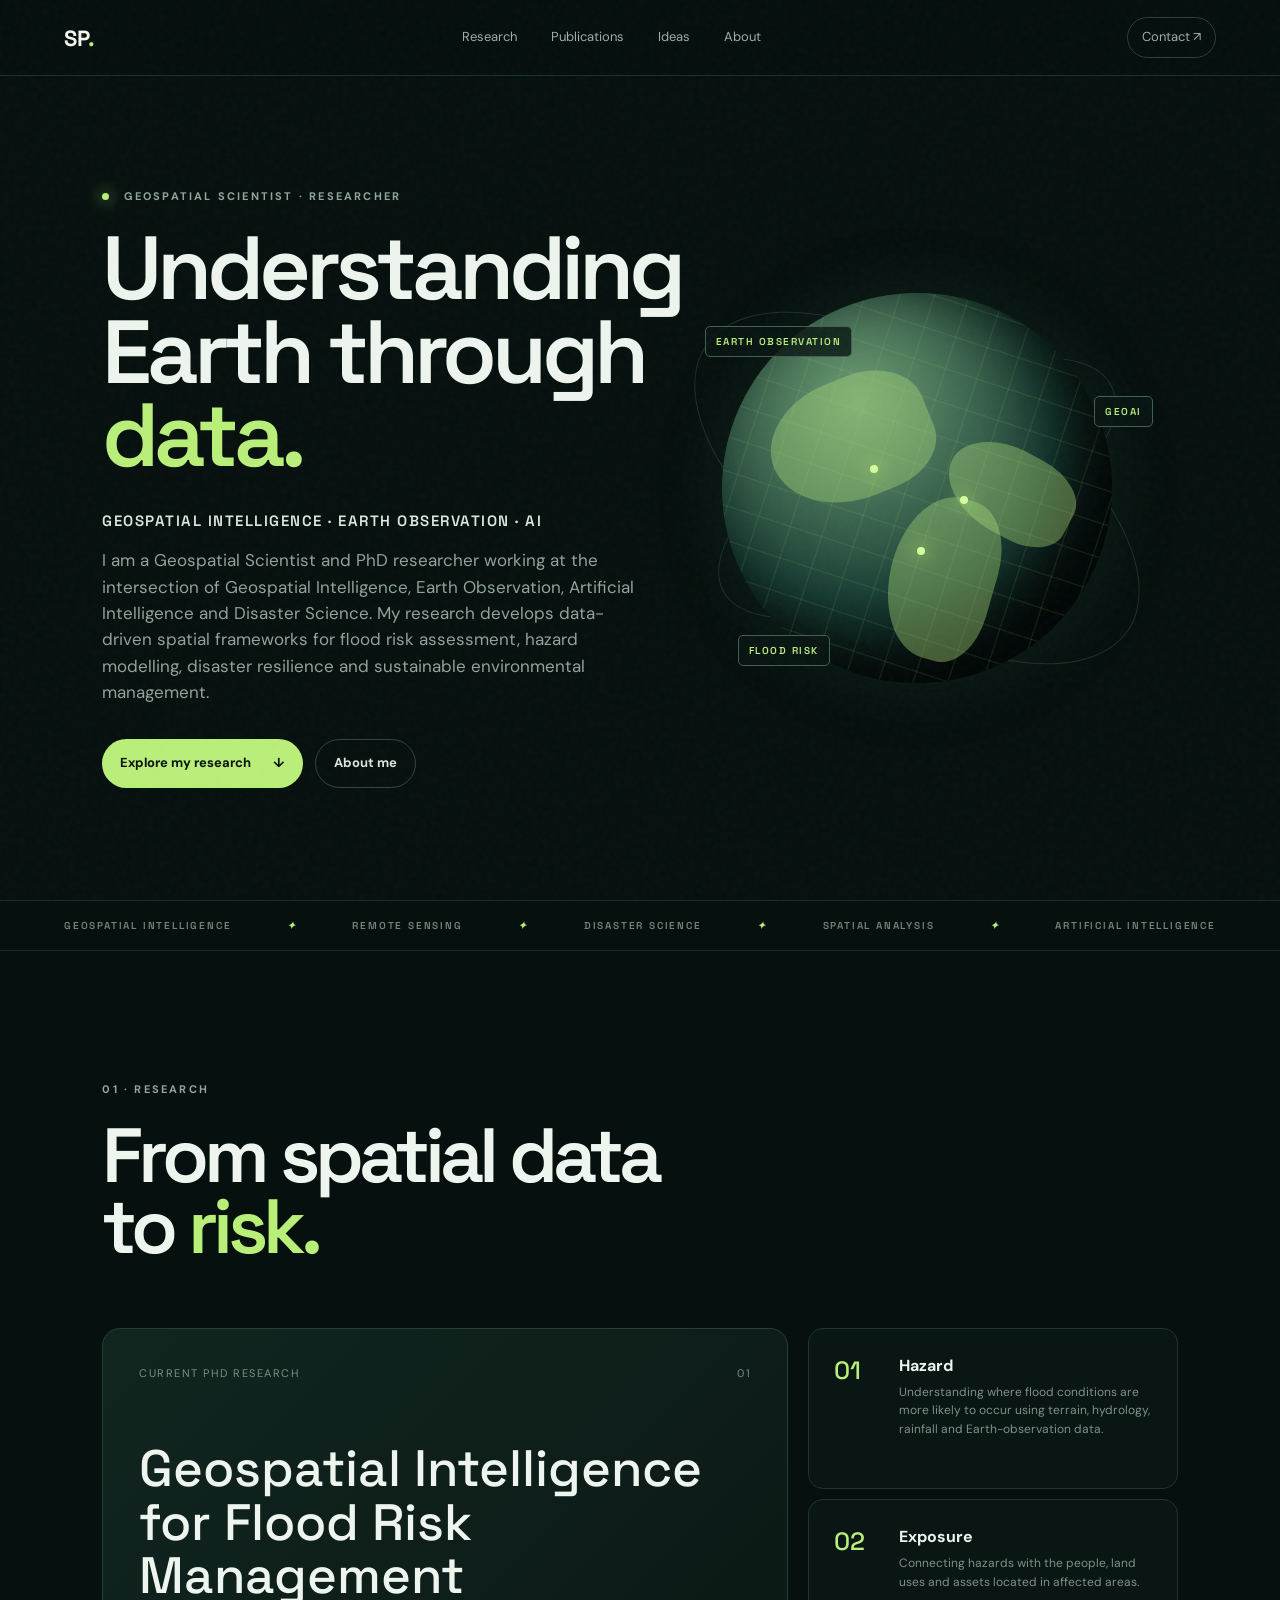
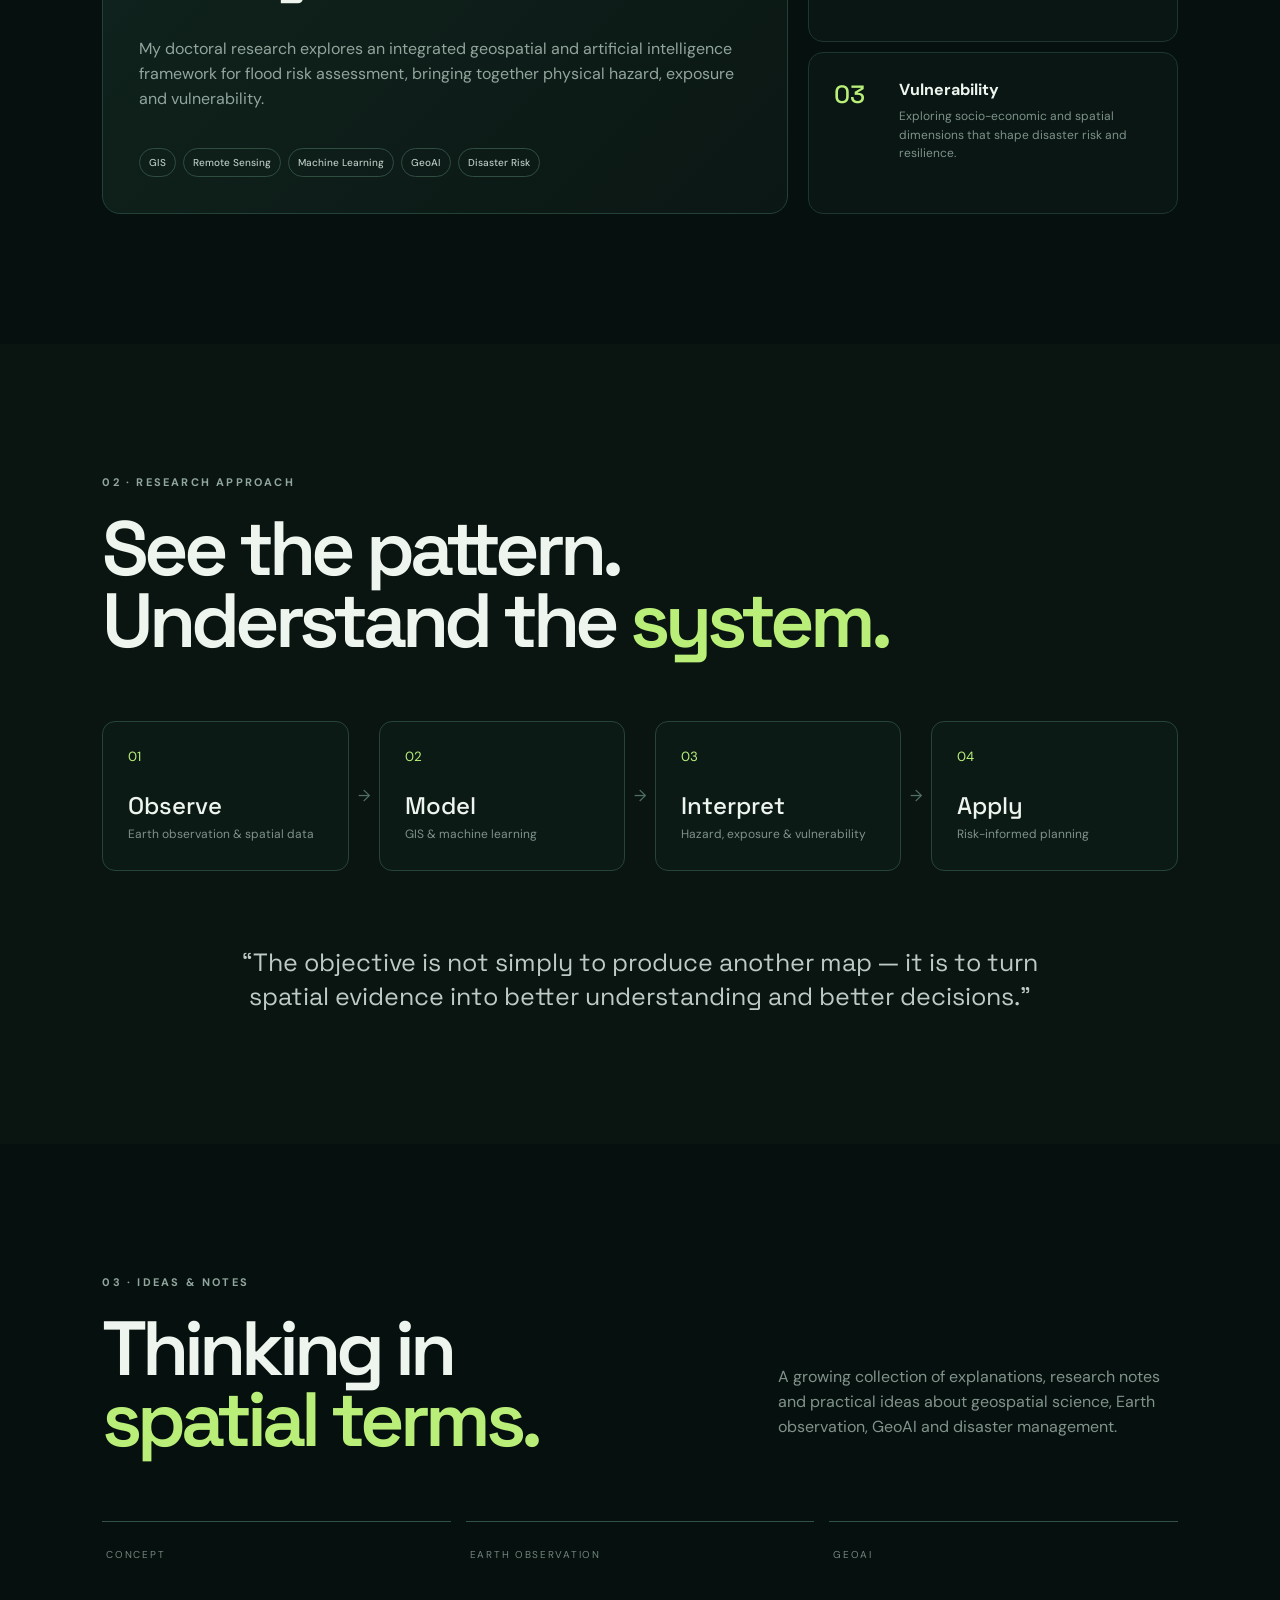
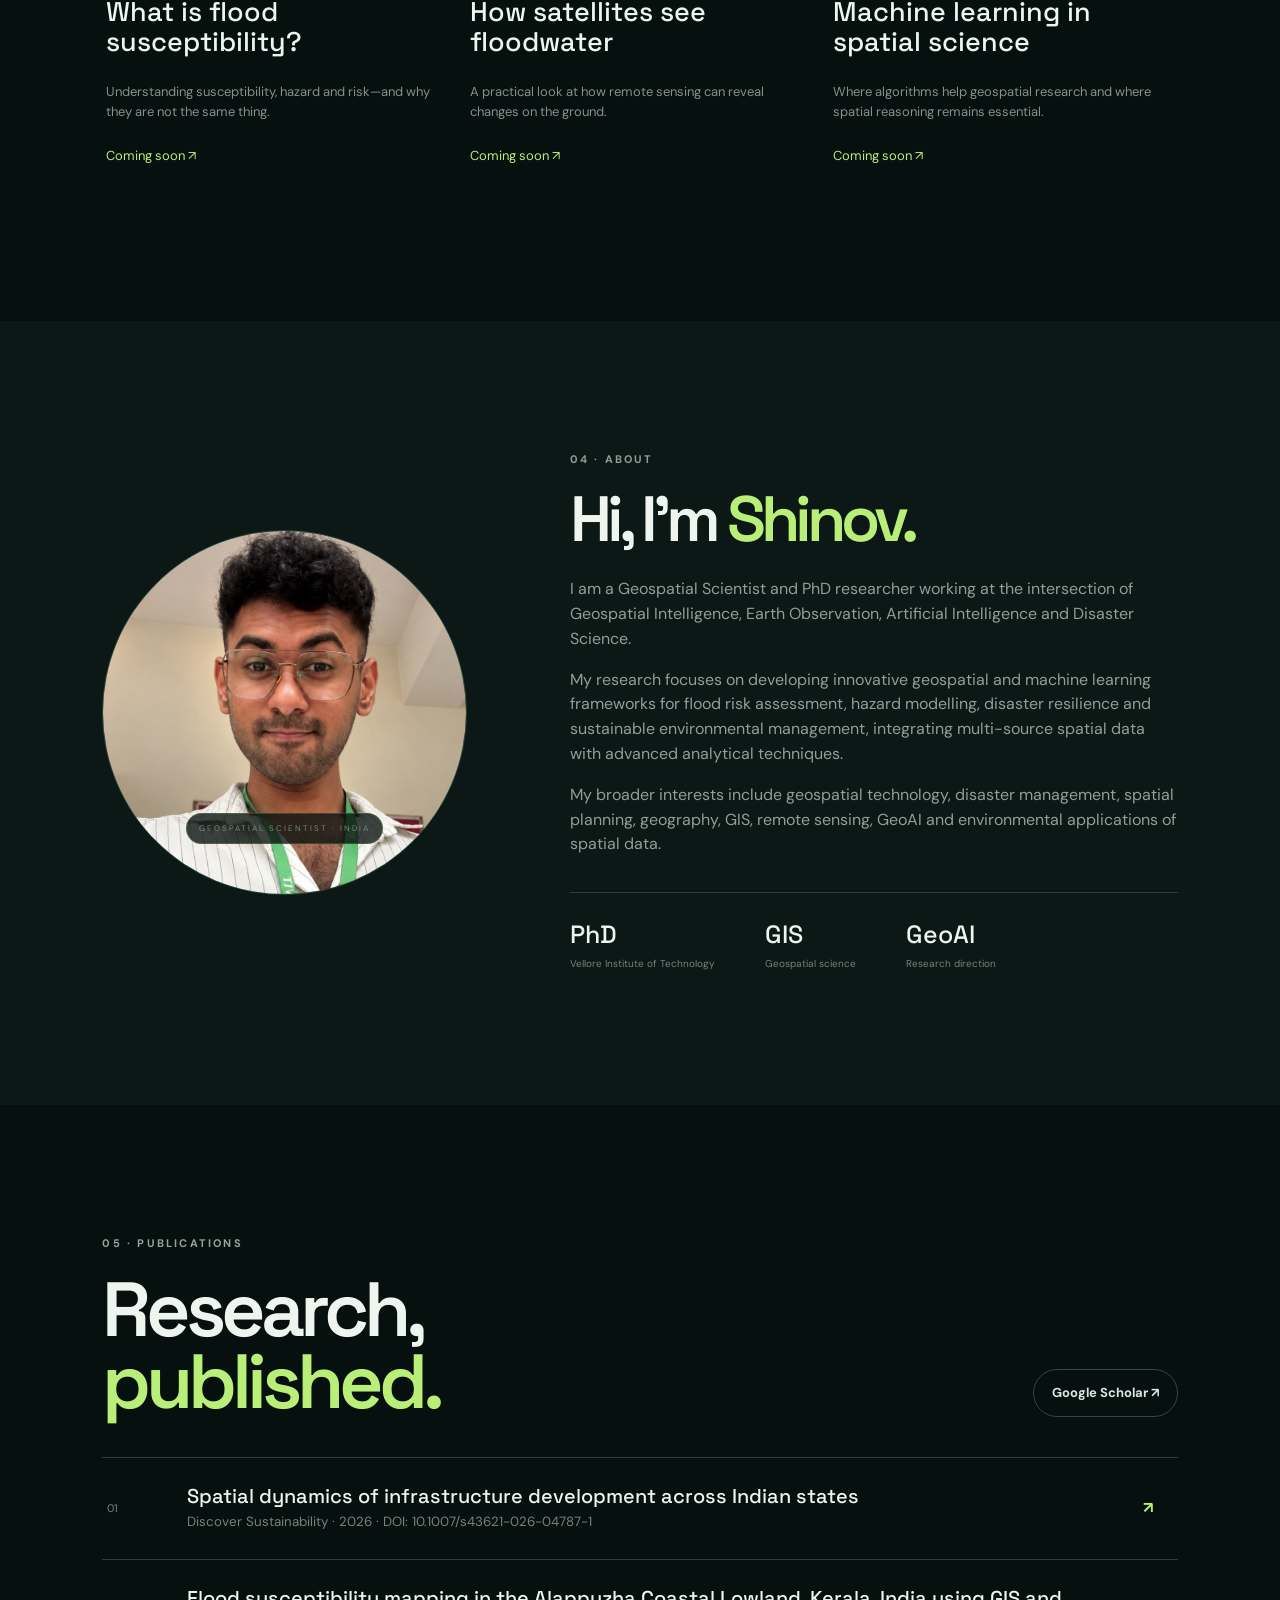
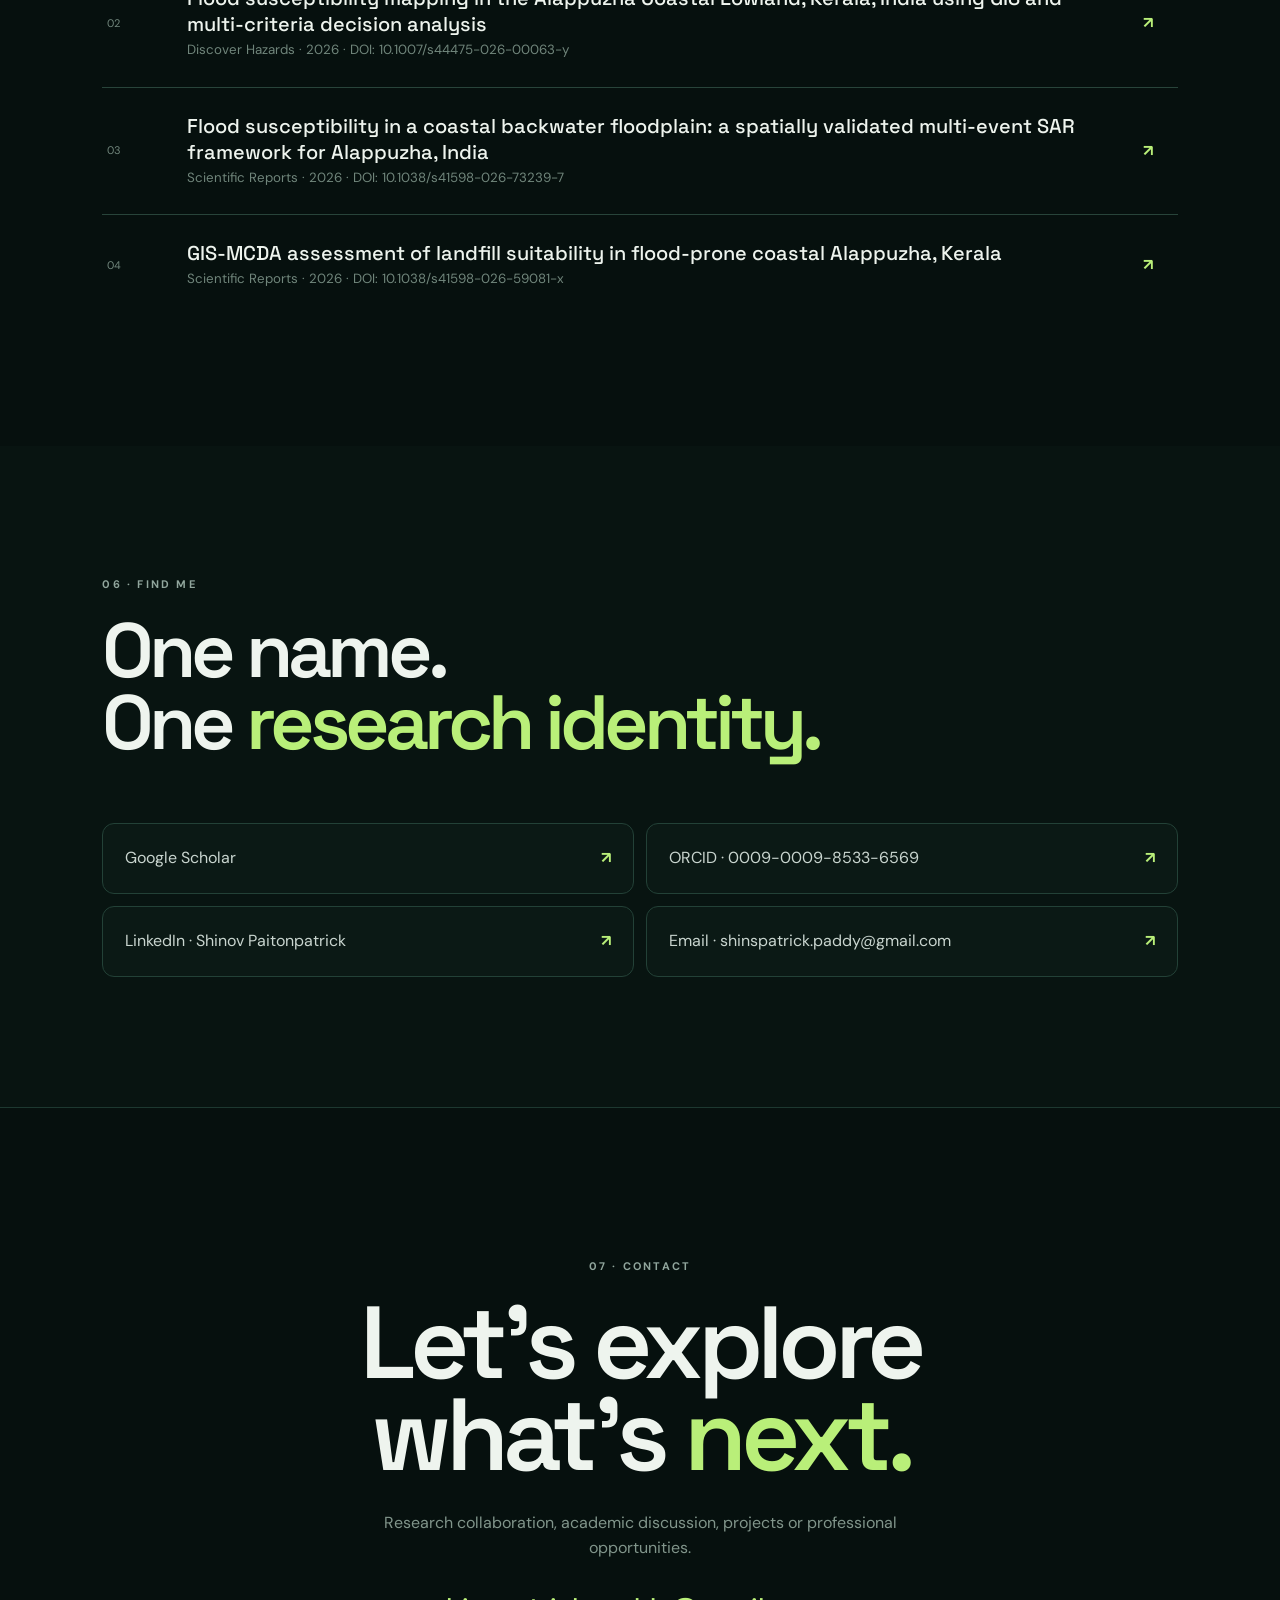
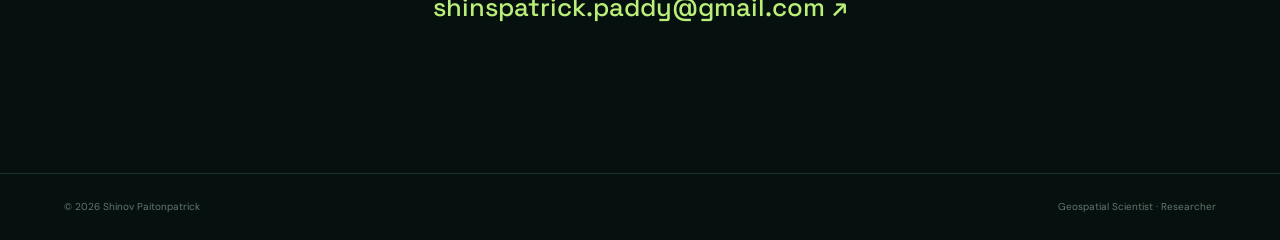
==== index.html @ 0cd7e0fe "Add files via upload" ====
<!doctype html>
<html lang="en">
<head>
<meta charset="utf-8">
<meta name="viewport" content="width=device-width,initial-scale=1">
<meta name="description" content="Shinov Paitonpatrick — Geospatial Scientist working across Geospatial Intelligence, Earth Observation, Artificial Intelligence and Disaster Science.">
<meta name="author" content="Shinov Paitonpatrick">
<meta name="keywords" content="Shinov Paitonpatrick, Shinov Patrick, Geospatial Scientist, GIS, Remote Sensing, Geospatial Intelligence, GeoAI, Flood Risk, Disaster Management">
<meta name="theme-color" content="#06100e">
<title>Shinov Paitonpatrick | Geospatial Scientist</title>
<link rel="preconnect" href="https://fonts.googleapis.com">
<link rel="preconnect" href="https://fonts.gstatic.com" crossorigin>
<link href="https://fonts.googleapis.com/css2?family=DM+Sans:wght@400;500;600;700&family=Space+Grotesk:wght@400;500;600;700&display=swap" rel="stylesheet">
<link rel="stylesheet" href="style.css">
</head>
<body>
<div class="noise"></div>
<header class="nav">
  <a class="brand" href="#home">SP<span>.</span></a>
  <nav><a href="#research">Research</a><a href="#publications">Publications</a><a href="#ideas">Ideas</a><a href="#about">About</a></nav>
  <a class="nav-cta" href="mailto:shinspatrick.paddy@gmail.com">Contact ↗</a>
</header>

<main>
<section class="hero" id="home">
  <div class="hero-copy">
    <p class="eyebrow"><span class="pulse"></span> GEOSPATIAL SCIENTIST · RESEARCHER</p>
    <h1>Understanding<br>Earth through <em>data.</em></h1>
    <p class="lede">GEOSPATIAL INTELLIGENCE · EARTH OBSERVATION · AI</p>
    <p class="intro">I am a Geospatial Scientist and PhD researcher working at the intersection of Geospatial Intelligence, Earth Observation, Artificial Intelligence and Disaster Science. My research develops data-driven spatial frameworks for flood risk assessment, hazard modelling, disaster resilience and sustainable environmental management.</p>
    <div class="actions">
      <a class="button primary" href="#research">Explore my research <span>↓</span></a>
      <a class="button ghost" href="#about">About me</a>
    </div>
  </div>
  <div class="earth-stage">
    <div class="orbit orbit-a"></div><div class="orbit orbit-b"></div>
    <div class="earth"><div class="grid"></div><div class="continent c1"></div><div class="continent c2"></div><div class="continent c3"></div>
      <span class="pin p1"></span><span class="pin p2"></span><span class="pin p3"></span>
    </div>
    <div class="data-tag tag-1">EARTH OBSERVATION</div><div class="data-tag tag-2">GEOAI</div><div class="data-tag tag-3">FLOOD RISK</div>
  </div>
</section>

<section class="ticker"><span>GEOSPATIAL INTELLIGENCE</span><i>✦</i><span>REMOTE SENSING</span><i>✦</i><span>DISASTER SCIENCE</span><i>✦</i><span>SPATIAL ANALYSIS</span><i>✦</i><span>ARTIFICIAL INTELLIGENCE</span></section>

<section class="section" id="research">
  <div class="section-head"><p class="eyebrow">01 · RESEARCH</p><h2>From spatial data<br>to <span>risk.</span></h2></div>
  <div class="research-grid">
    <article class="feature-card">
      <div class="card-top"><span>Current PhD Research</span><span>01</span></div>
      <h3>Geospatial Intelligence for Flood Risk Management</h3>
      <p>My doctoral research explores an integrated geospatial and artificial intelligence framework for flood risk assessment, bringing together physical hazard, exposure and vulnerability.</p>
      <div class="chips"><b>GIS</b><b>Remote Sensing</b><b>Machine Learning</b><b>GeoAI</b><b>Disaster Risk</b></div>
    </article>
    <div class="mini-stack">
      <article class="mini-card"><span class="num">01</span><div><strong>Hazard</strong><p>Understanding where flood conditions are more likely to occur using terrain, hydrology, rainfall and Earth-observation data.</p></div></article>
      <article class="mini-card"><span class="num">02</span><div><strong>Exposure</strong><p>Connecting hazards with the people, land uses and assets located in affected areas.</p></div></article>
      <article class="mini-card"><span class="num">03</span><div><strong>Vulnerability</strong><p>Exploring socio-economic and spatial dimensions that shape disaster risk and resilience.</p></div></article>
    </div>
  </div>
</section>

<section class="section architecture">
  <div class="section-head"><p class="eyebrow">02 · RESEARCH APPROACH</p><h2>See the pattern.<br>Understand the <span>system.</span></h2></div>
  <div class="flow">
    <div class="flow-item"><small>01</small><strong>Observe</strong><span>Earth observation & spatial data</span></div><div class="connector">→</div>
    <div class="flow-item"><small>02</small><strong>Model</strong><span>GIS & machine learning</span></div><div class="connector">→</div>
    <div class="flow-item"><small>03</small><strong>Interpret</strong><span>Hazard, exposure & vulnerability</span></div><div class="connector">→</div>
    <div class="flow-item"><small>04</small><strong>Apply</strong><span>Risk-informed planning</span></div>
  </div>
  <div class="quote">“The objective is not simply to produce another map — it is to turn spatial evidence into better understanding and better decisions.”</div>
</section>

<section class="section" id="ideas">
  <div class="section-head row"><div><p class="eyebrow">03 · IDEAS & NOTES</p><h2>Thinking in<br><span>spatial terms.</span></h2></div><p class="section-note">A growing collection of explanations, research notes and practical ideas about geospatial science, Earth observation, GeoAI and disaster management.</p></div>
  <div class="idea-grid">
    <article class="idea-card"><span>CONCEPT</span><h3>What is flood susceptibility?</h3><p>Understanding susceptibility, hazard and risk—and why they are not the same thing.</p><a href="#">Coming soon ↗</a></article>
    <article class="idea-card"><span>EARTH OBSERVATION</span><h3>How satellites see floodwater</h3><p>A practical look at how remote sensing can reveal changes on the ground.</p><a href="#">Coming soon ↗</a></article>
    <article class="idea-card"><span>GEOAI</span><h3>Machine learning in spatial science</h3><p>Where algorithms help geospatial research and where spatial reasoning remains essential.</p><a href="#">Coming soon ↗</a></article>
  </div>
</section>

<section class="section about" id="about">
  <div class="about-photo"><img src="shinov-portrait.jpg" alt="Shinov Paitonpatrick — Geospatial Scientist"><span>GEOSPATIAL SCIENTIST · INDIA</span></div>
  <div class="about-copy">
    <p class="eyebrow">04 · ABOUT</p><h2>Hi, I'm <span>Shinov.</span></h2>
    <p>I am a Geospatial Scientist and PhD researcher working at the intersection of Geospatial Intelligence, Earth Observation, Artificial Intelligence and Disaster Science.</p>
    <p>My research focuses on developing innovative geospatial and machine learning frameworks for flood risk assessment, hazard modelling, disaster resilience and sustainable environmental management, integrating multi-source spatial data with advanced analytical techniques.</p>
    <p>My broader interests include geospatial technology, disaster management, spatial planning, geography, GIS, remote sensing, GeoAI and environmental applications of spatial data.</p>
    <div class="stats"><div><b>PhD</b><small>Vellore Institute of Technology</small></div><div><b>GIS</b><small>Geospatial science</small></div><div><b>GeoAI</b><small>Research direction</small></div></div>
  </div>
</section>

<section class="section publications" id="publications">
  <div class="section-head row">
    <div><p class="eyebrow">05 · PUBLICATIONS</p><h2>Research,<br><span>published.</span></h2></div>
    <a class="button ghost" href="https://scholar.google.com/citations?hl=en&user=fgaVWfAAAAAJ" target="_blank" rel="noopener">Google Scholar ↗</a>
  </div>

  <div class="pub">
    <span>01</span>
    <div>
      <strong>Spatial dynamics of infrastructure development across Indian states</strong>
      <small>Discover Sustainability · 2026 · DOI: 10.1007/s43621-026-04787-1</small>
    </div>
    <a href="https://doi.org/10.1007/s43621-026-04787-1" target="_blank" rel="noopener">↗</a>
  </div>

  <div class="pub">
    <span>02</span>
    <div>
      <strong>Flood susceptibility mapping in the Alappuzha Coastal Lowland, Kerala, India using GIS and multi-criteria decision analysis</strong>
      <small>Discover Hazards · 2026 · DOI: 10.1007/s44475-026-00063-y</small>
    </div>
    <a href="https://doi.org/10.1007/s44475-026-00063-y" target="_blank" rel="noopener">↗</a>
  </div>

  <div class="pub">
    <span>03</span>
    <div>
      <strong>Flood susceptibility in a coastal backwater floodplain: a spatially validated multi-event SAR framework for Alappuzha, India</strong>
      <small>Scientific Reports · 2026 · DOI: 10.1038/s41598-026-73239-7</small>
    </div>
    <a href="https://doi.org/10.1038/s41598-026-73239-7" target="_blank" rel="noopener">↗</a>
  </div>

  <div class="pub">
    <span>04</span>
    <div>
      <strong>GIS-MCDA assessment of landfill suitability in flood-prone coastal Alappuzha, Kerala</strong>
      <small>Scientific Reports · 2026 · DOI: 10.1038/s41598-026-59081-x</small>
    </div>
    <a href="https://doi.org/10.1038/s41598-026-59081-x" target="_blank" rel="noopener">↗</a>
  </div>
</section>

<section class="section identity">
  <div class="section-head"><p class="eyebrow">06 · FIND ME</p><h2>One name.<br>One <span>research identity.</span></h2></div>
  <div class="links-grid">
    <a href="https://scholar.google.com/citations?hl=en&user=fgaVWfAAAAAJ" target="_blank" rel="noopener"><span>Google Scholar</span><b>↗</b></a>
    <a href="https://orcid.org/0009-0009-8533-6569" target="_blank" rel="noopener"><span>ORCID · 0009-0009-8533-6569</span><b>↗</b></a>
    <a href="https://www.linkedin.com/in/shinov-paitonpatrick-423ab826b" target="_blank" rel="noopener"><span>LinkedIn · Shinov Paitonpatrick</span><b>↗</b></a>
    <a href="mailto:shinspatrick.paddy@gmail.com"><span>Email · shinspatrick.paddy@gmail.com</span><b>↗</b></a>
  </div>
</section>

<section class="contact">
  <p class="eyebrow">07 · CONTACT</p><h2>Let's explore<br>what's <i>next.</i></h2>
  <p>Research collaboration, academic discussion, projects or professional opportunities.</p>
  <a class="mail" href="mailto:shinspatrick.paddy@gmail.com">shinspatrick.paddy@gmail.com ↗</a>
</section>
</main>
<footer><span>© 2026 Shinov Paitonpatrick</span><span>Geospatial Scientist · Researcher</span></footer>
<script src="script.js"></script>
</body></html>
---- style.css ----
*{box-sizing:border-box}html{scroll-behavior:smooth}body{margin:0;background:#06100e;color:#eef4ee;font-family:"DM Sans",sans-serif;line-height:1.55}.noise{position:fixed;inset:0;pointer-events:none;opacity:.035;z-index:20;background-image:url("data:image/svg+xml,%3Csvg viewBox='0 0 180 180' xmlns='http://www.w3.org/2000/svg'%3E%3Cfilter id='n'%3E%3CfeTurbulence type='fractalNoise' baseFrequency='.9' numOctaves='4' stitchTiles='stitch'/%3E%3C/filter%3E%3Crect width='100%25' height='100%25' filter='url(%23n)' opacity='.8'/%3E%3C/svg%3E")}.nav{height:76px;display:flex;align-items:center;justify-content:space-between;padding:0 5vw;border-bottom:1px solid #18302b;position:sticky;top:0;background:#06100edb;backdrop-filter:blur(18px);z-index:10}.brand{font:700 22px "Space Grotesk";color:#f1f7f0;text-decoration:none}.brand span,.hero h1 em,.section h2 span,.contact h2 i{color:#b9ef79;font-style:normal}.nav nav{display:flex;gap:34px}.nav nav a,.nav-cta{color:#9dafaa;text-decoration:none;font-size:13px}.nav nav a:hover,.nav-cta:hover{color:#b9ef79}.nav-cta{border:1px solid #29423b;padding:9px 14px;border-radius:100px}.hero{min-height:calc(100vh - 76px);display:grid;grid-template-columns:1.05fr .95fr;align-items:center;padding:7vw 8vw;overflow:hidden}.eyebrow{font-size:11px;letter-spacing:2.2px;color:#91a69d;font-weight:700;margin:0 0 22px}.pulse{display:inline-block;width:7px;height:7px;border-radius:50%;background:#b9ef79;box-shadow:0 0 15px #b9ef79;margin-right:9px}.hero h1,.section h2{font:600 clamp(54px,7vw,104px)/.93 "Space Grotesk";letter-spacing:-5px;margin:0}.lede{font:600 15px "Space Grotesk";letter-spacing:1.5px;margin:34px 0 10px;color:#d9e8df}.intro{max-width:540px;color:#91a39b;font-size:17px}.actions{display:flex;gap:12px;margin-top:34px}.button{display:inline-flex;gap:22px;align-items:center;text-decoration:none;padding:13px 18px;border-radius:100px;font-size:13px;font-weight:700}.primary{background:#b9ef79;color:#07110f}.ghost{border:1px solid #304840;color:#dbe6e0}.earth-stage{height:540px;position:relative;display:grid;place-items:center}.earth{width:min(34vw,390px);aspect-ratio:1;border-radius:50%;position:relative;overflow:hidden;background:radial-gradient(circle at 35% 28%,#6d9d73,#183e35 52%,#06100e 74%);box-shadow:0 0 70px #315e4930,inset -35px -25px 70px #020706;transition:transform .3s}.grid{position:absolute;inset:-20%;background:repeating-linear-gradient(0deg,transparent 0 31px,#9fe07b18 32px 33px),repeating-linear-gradient(90deg,transparent 0 31px,#9fe07b18 32px 33px);border-radius:50%;transform:rotate(18deg)}.continent{position:absolute;background:#a9d87966;border-radius:55% 45% 40% 60%}.c1{width:42%;height:31%;left:12%;top:22%;transform:rotate(-22deg)}.c2{width:34%;height:22%;right:9%;top:40%;transform:rotate(28deg)}.c3{width:27%;height:42%;left:43%;bottom:6%;transform:rotate(16deg)}.pin{position:absolute;width:8px;height:8px;background:#d5ff9d;border-radius:50%;box-shadow:0 0 18px 5px #b9ef7955}.p1{left:38%;top:44%}.p2{left:61%;top:52%}.p3{left:50%;top:65%}.orbit{position:absolute;border:1px solid #8fbda12e;border-radius:50%;width:440px;height:180px;transform:rotate(-28deg)}.orbit-b{width:510px;height:250px;transform:rotate(34deg)}.data-tag{position:absolute;font:600 10px "Space Grotesk";letter-spacing:1.5px;color:#b9ef79;border:1px solid #426052;background:#091613cc;padding:8px 10px;border-radius:5px}.tag-1{top:20%;left:5%}.tag-2{right:0;top:33%}.tag-3{bottom:17%;left:12%}.ticker{border-top:1px solid #18302b;border-bottom:1px solid #18302b;padding:18px 5vw;display:flex;justify-content:space-between;gap:20px;overflow:hidden;color:#71857b;font:600 10px "Space Grotesk";letter-spacing:1.8px;white-space:nowrap}.ticker i{color:#b9ef79}.section{padding:130px 8vw}.section-head{margin-bottom:65px}.section-head h2{font-size:clamp(48px,6vw,84px)}.research-grid{display:grid;grid-template-columns:1.3fr .7fr;gap:20px}.feature-card{background:linear-gradient(135deg,#11251f,#0b1714);border:1px solid #234137;border-radius:18px;padding:36px;min-height:430px;display:flex;flex-direction:column}.card-top{display:flex;justify-content:space-between;color:#789188;font-size:11px;text-transform:uppercase;letter-spacing:1.5px}.feature-card h3{font:500 clamp(30px,4vw,54px)/1.05 "Space Grotesk";max-width:720px;margin:60px 0 18px}.feature-card p{color:#91a59c;max-width:680px}.chips{display:flex;flex-wrap:wrap;gap:7px;margin-top:20px}.chips b{font-size:10px;font-weight:500;border:1px solid #304d42;padding:6px 9px;border-radius:100px;color:#b9c9c1}.mini-stack{display:grid;gap:10px}.mini-card{border:1px solid #1d3730;border-radius:15px;padding:25px;display:grid;grid-template-columns:50px 1fr;gap:15px;background:#091613}.mini-card .num{font:500 25px "Space Grotesk";color:#b9ef79}.mini-card strong{font:600 15px}.mini-card p{font-size:12px;color:#7e9289;margin:4px 0}.architecture{background:#0a1512}.flow{display:grid;grid-template-columns:1fr 30px 1fr 30px 1fr 30px 1fr;align-items:center}.flow-item{border:1px solid #27443a;padding:25px;border-radius:13px;background:#0c1a16}.flow-item small{color:#b9ef79;display:block;margin-bottom:22px}.flow-item strong{display:block;font:500 24px "Space Grotesk"}.flow-item span{font-size:12px;color:#7e9289}.connector{text-align:center;color:#527064}.quote{font:400 25px/1.35 "Space Grotesk";color:#bdcbc4;max-width:800px;margin:75px auto 0;text-align:center}.row{display:flex;justify-content:space-between;align-items:end;gap:30px}.section-note{max-width:400px;color:#80938a}.idea-grid{display:grid;grid-template-columns:repeat(3,1fr);gap:15px}.idea-card{border-top:1px solid #315147;padding:25px 4px;min-height:270px;display:flex;flex-direction:column}.idea-card span{font-size:10px;letter-spacing:1.7px;color:#72867d}.idea-card h3{font:500 27px/1.1 "Space Grotesk";margin:35px 0 12px}.idea-card p{color:#80938a;font-size:13px}.idea-card a{margin-top:auto;color:#b9ef79;text-decoration:none;font-size:13px}.about{display:grid;grid-template-columns:.75fr 1.25fr;gap:8vw;align-items:center;background:#0b1815}.about-photo{aspect-ratio:1;max-width:440px;border:1px solid #27443a;border-radius:50%;display:grid;place-items:center;background:radial-gradient(circle,#193c31,#07110f 68%);position:relative}.initials{font:600 100px "Space Grotesk";color:#b9ef79}.about-photo span{position:absolute;bottom:14%;font-size:8px;letter-spacing:2px;color:#71877d}.about-copy h2{font-size:clamp(45px,5vw,75px);margin-bottom:28px}.about-copy p{color:#8da198;max-width:650px}.stats{display:flex;gap:50px;border-top:1px solid #234137;margin-top:35px;padding-top:25px}.stats b{font:500 25px "Space Grotesk";display:block}.stats small{font-size:10px;color:#70857b}.publications .row{margin-bottom:40px}.pub{border-top:1px solid #28443a;padding:25px 5px;display:grid;grid-template-columns:60px 1fr 30px;gap:20px;align-items:center}.pub>span{color:#71867c;font-size:11px}.pub strong{font:500 20px "Space Grotesk";display:block}.pub small{color:#70857b}.pub>b{color:#b9ef79}.identity{background:#081411}.links-grid{display:grid;grid-template-columns:1fr 1fr;gap:12px}.links-grid a{display:flex;justify-content:space-between;padding:22px;border:1px solid #234137;border-radius:12px;text-decoration:none;color:#c9d5cf;background:#0b1915}.links-grid a:hover{border-color:#b9ef79;color:#b9ef79}.links-grid b{color:#b9ef79}.contact{padding:150px 8vw;text-align:center;border-top:1px solid #1d3830}.contact h2{font:600 clamp(55px,8vw,120px)/.9 "Space Grotesk";letter-spacing:-6px;margin:0}.contact p:not(.eyebrow){color:#81958b;margin:30px auto;max-width:520px}.mail{font:500 clamp(18px,2vw,28px) "Space Grotesk";color:#b9ef79;text-decoration:none}.contact+.footer{}footer{padding:25px 5vw;border-top:1px solid #19332b;display:flex;justify-content:space-between;color:#63776e;font-size:10px}@media(max-width:850px){.nav nav{display:none}.hero{grid-template-columns:1fr;padding-top:80px}.earth-stage{height:400px}.earth{width:300px}.research-grid,.about{grid-template-columns:1fr}.flow{grid-template-columns:1fr;gap:10px}.connector{transform:rotate(90deg)}.idea-grid,.links-grid{grid-template-columns:1fr}.section{padding:90px 7vw}.row{display:block}.section-note{margin-top:25px}.about-photo{max-width:330px;margin:auto}.stats{gap:25px}.ticker{justify-content:flex-start}.hero h1,.section h2{letter-spacing:-3px}.contact{padding:100px 7vw}}
.pub a{color:#b9ef79;text-decoration:none;font-weight:700}.pub a:hover{transform:translateY(-2px)}

.about-photo{overflow:hidden}
.about-photo img{width:100%;height:100%;object-fit:cover;object-position:center 28%;display:block;filter:saturate(.92)}
.about-photo span{z-index:2;background:rgba(6,16,14,.78);padding:8px 12px;border:1px solid rgba(185,239,121,.18);border-radius:999px}
@media(max-width:760px){.about-photo{max-width:330px;margin:auto}.about-photo img{object-position:center 26%}}
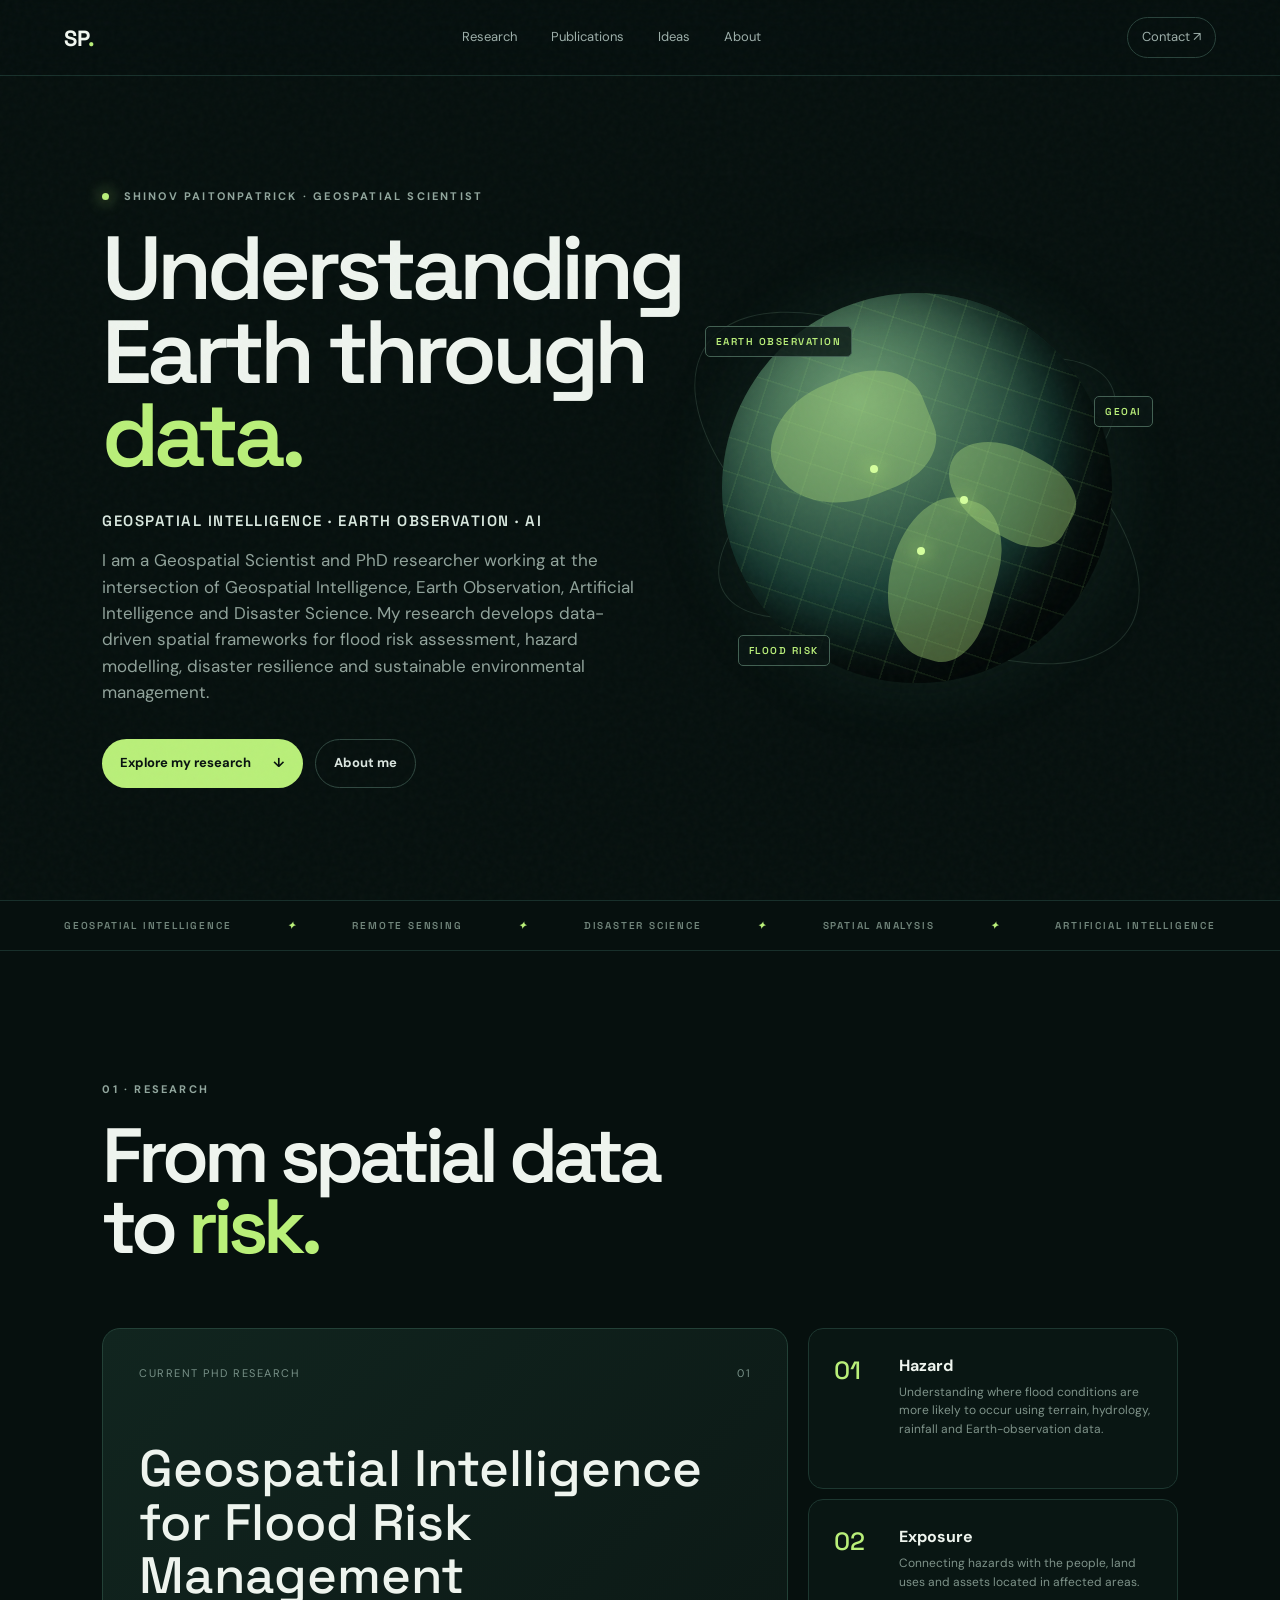
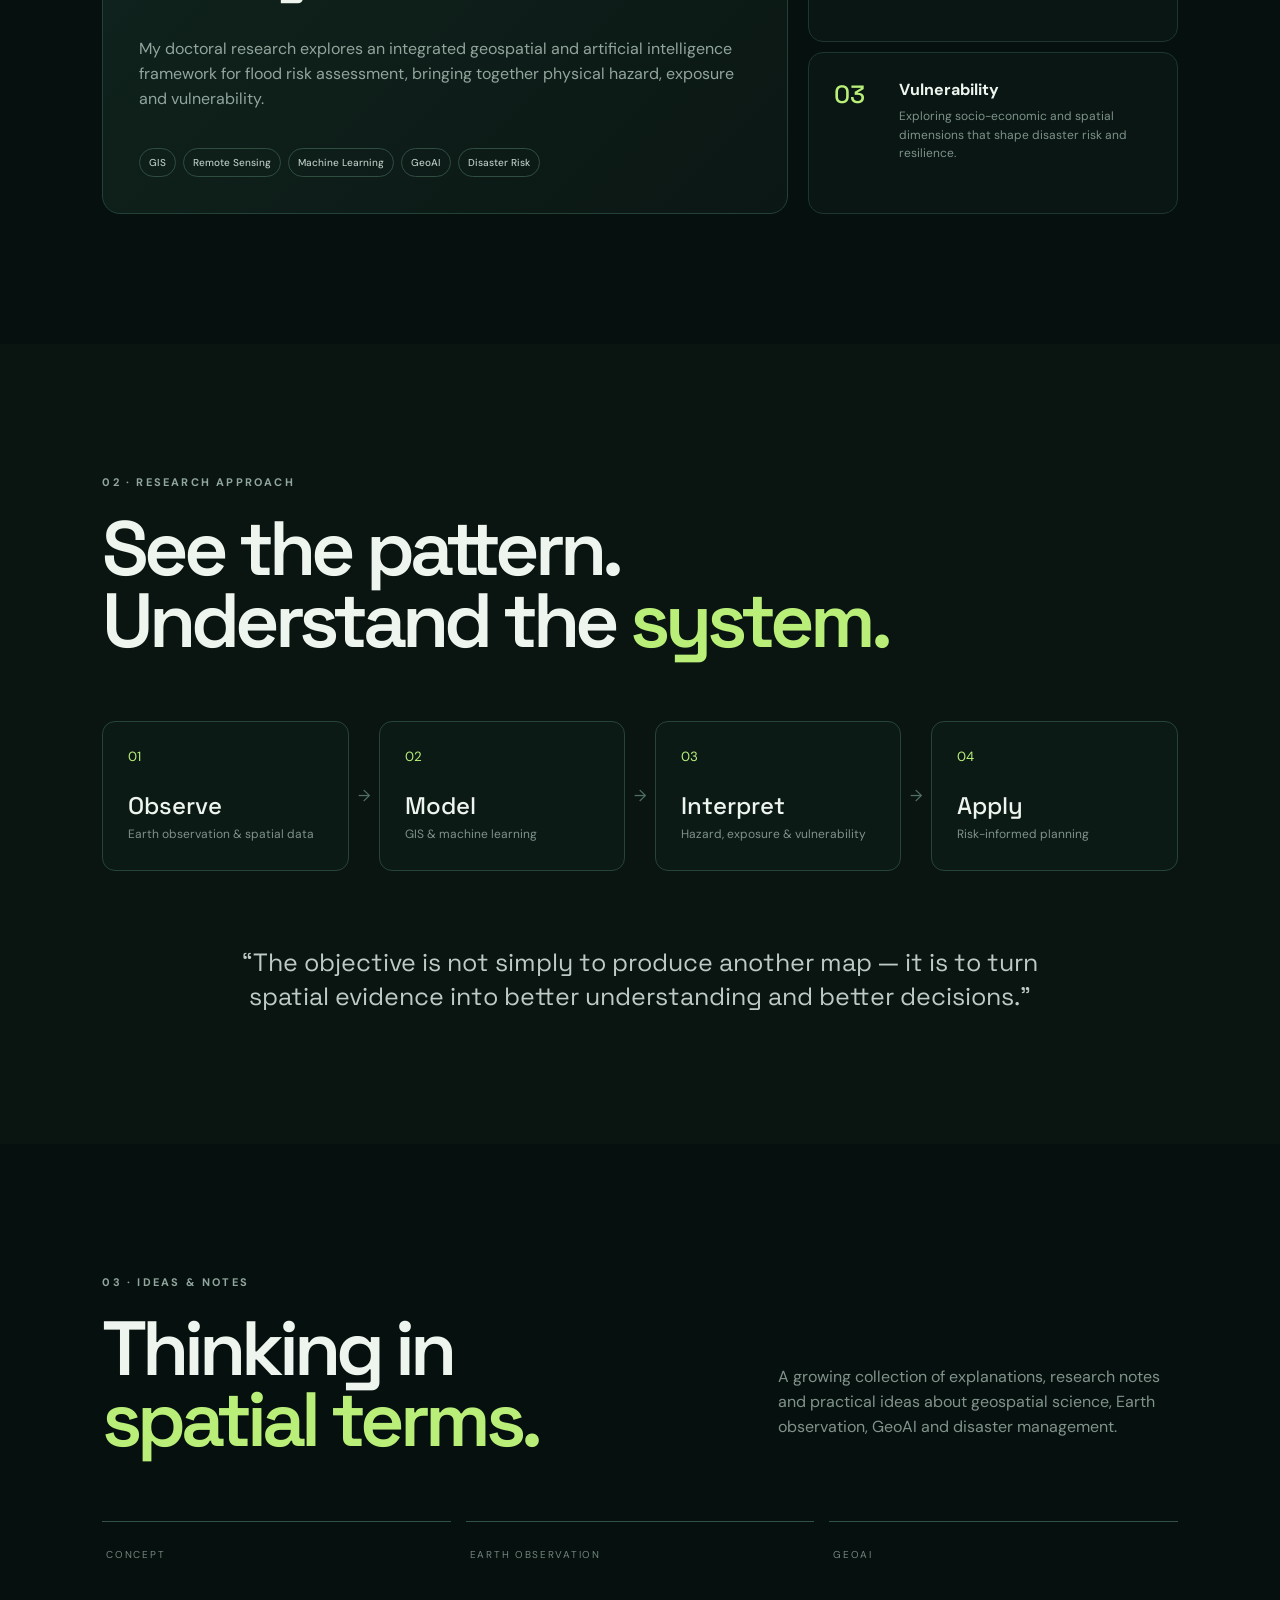
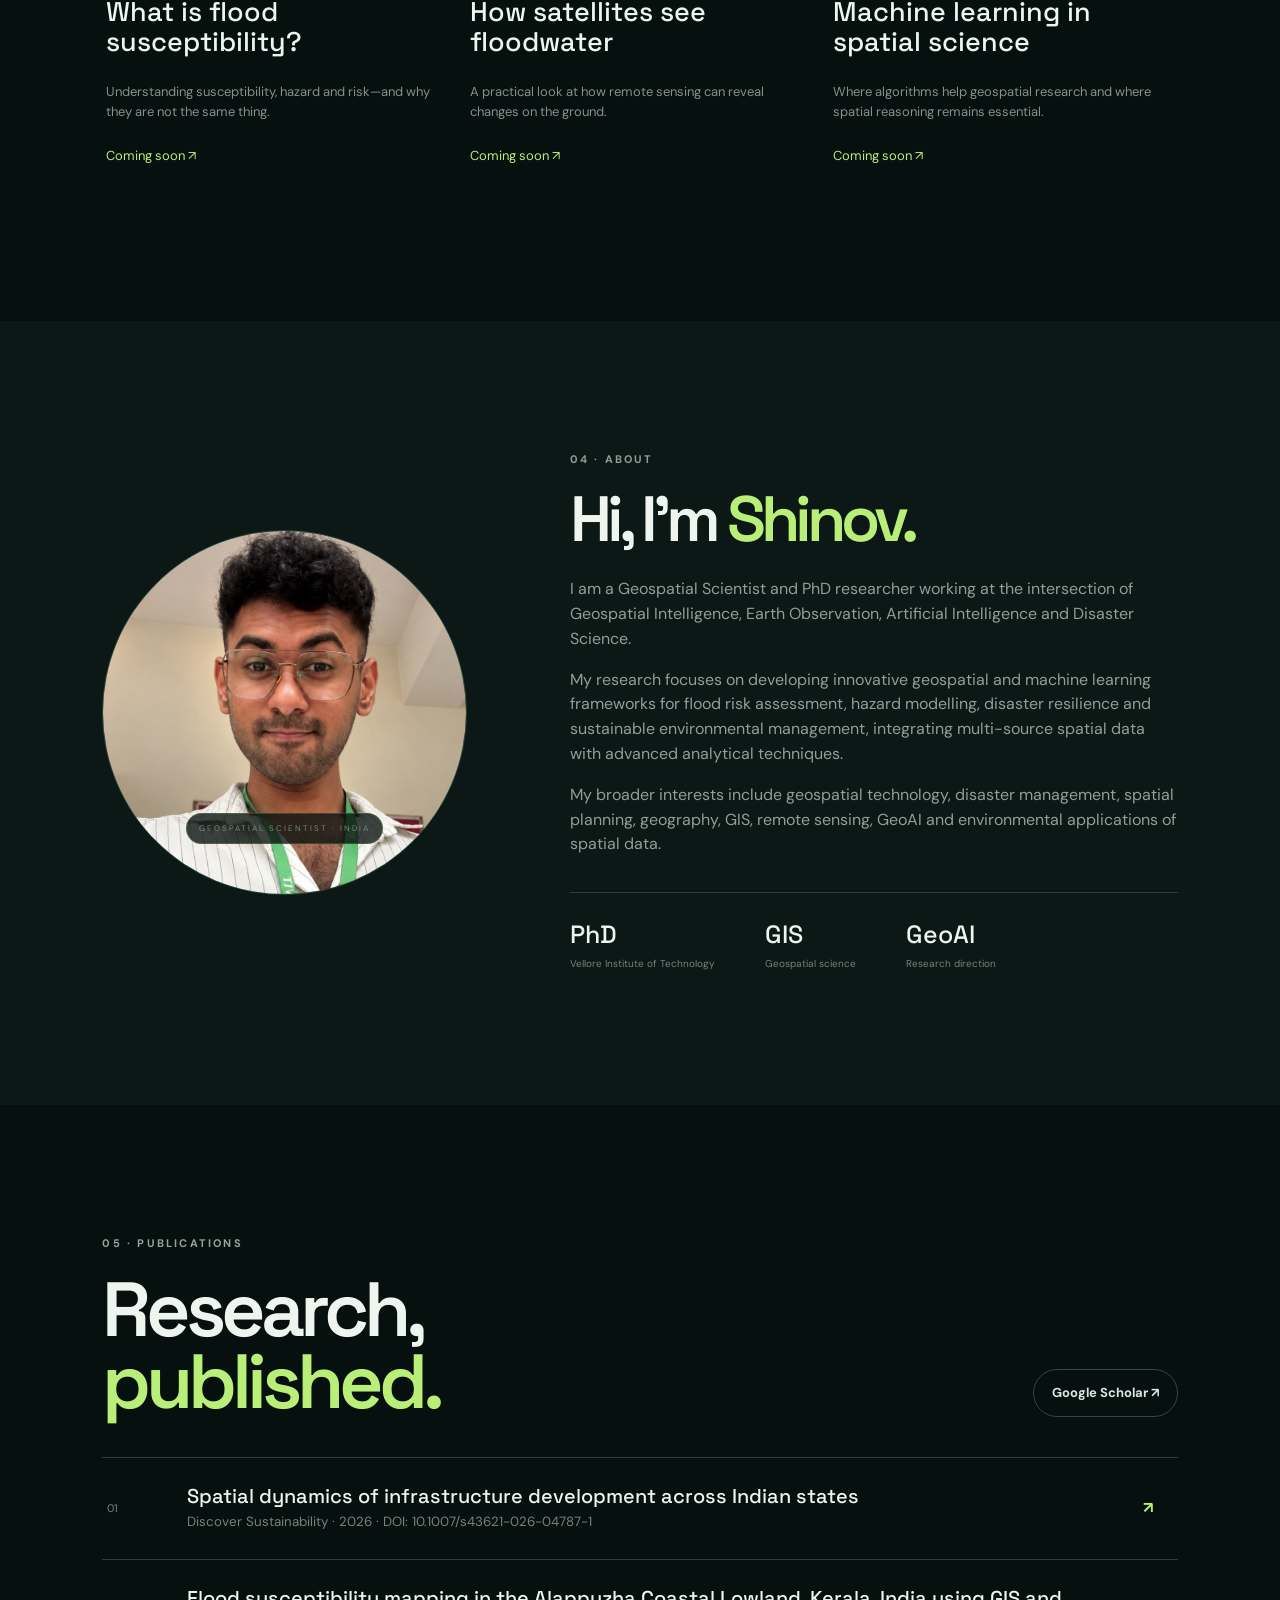
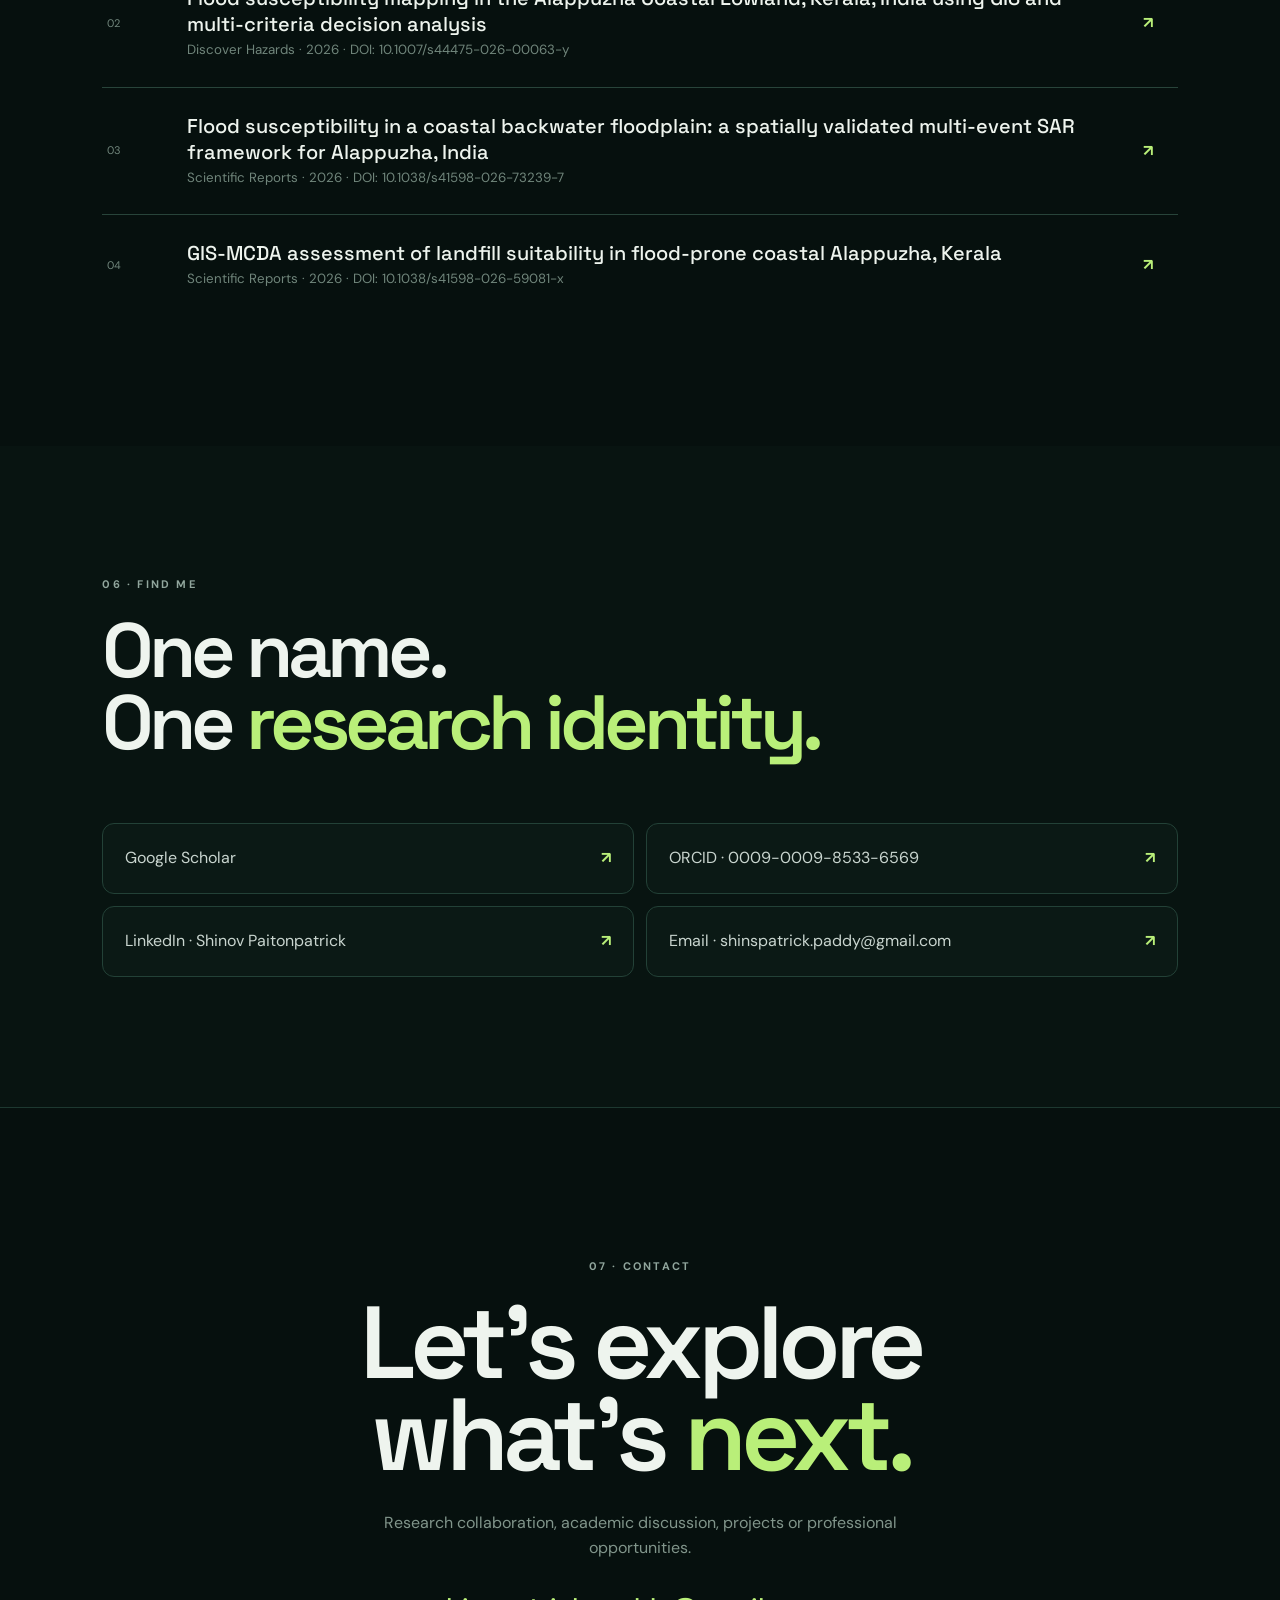
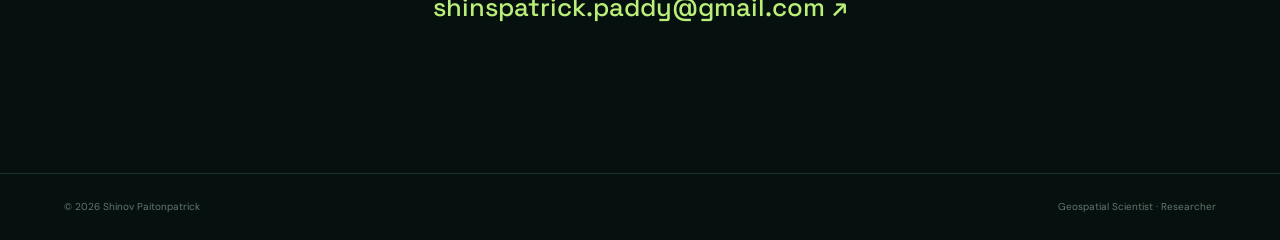
==== commit 7ea326fa: "Update hero section with new name and title" ====
--- a/index.html
+++ b/index.html
@@ -24,7 +24,7 @@
 <main>
 <section class="hero" id="home">
   <div class="hero-copy">
-    <p class="eyebrow"><span class="pulse"></span> GEOSPATIAL SCIENTIST · RESEARCHER</p>
+    <p class="eyebrow"><span class="pulse"></span> SHINOV PAITONPATRICK · GEOSPATIAL SCIENTIST</p>
     <h1>Understanding<br>Earth through <em>data.</em></h1>
     <p class="lede">GEOSPATIAL INTELLIGENCE · EARTH OBSERVATION · AI</p>
     <p class="intro">I am a Geospatial Scientist and PhD researcher working at the intersection of Geospatial Intelligence, Earth Observation, Artificial Intelligence and Disaster Science. My research develops data-driven spatial frameworks for flood risk assessment, hazard modelling, disaster resilience and sustainable environmental management.</p>
@@ -153,4 +153,4 @@
 </main>
 <footer><span>© 2026 Shinov Paitonpatrick</span><span>Geospatial Scientist · Researcher</span></footer>
 <script src="script.js"></script>
-</body></html>+</body></html>
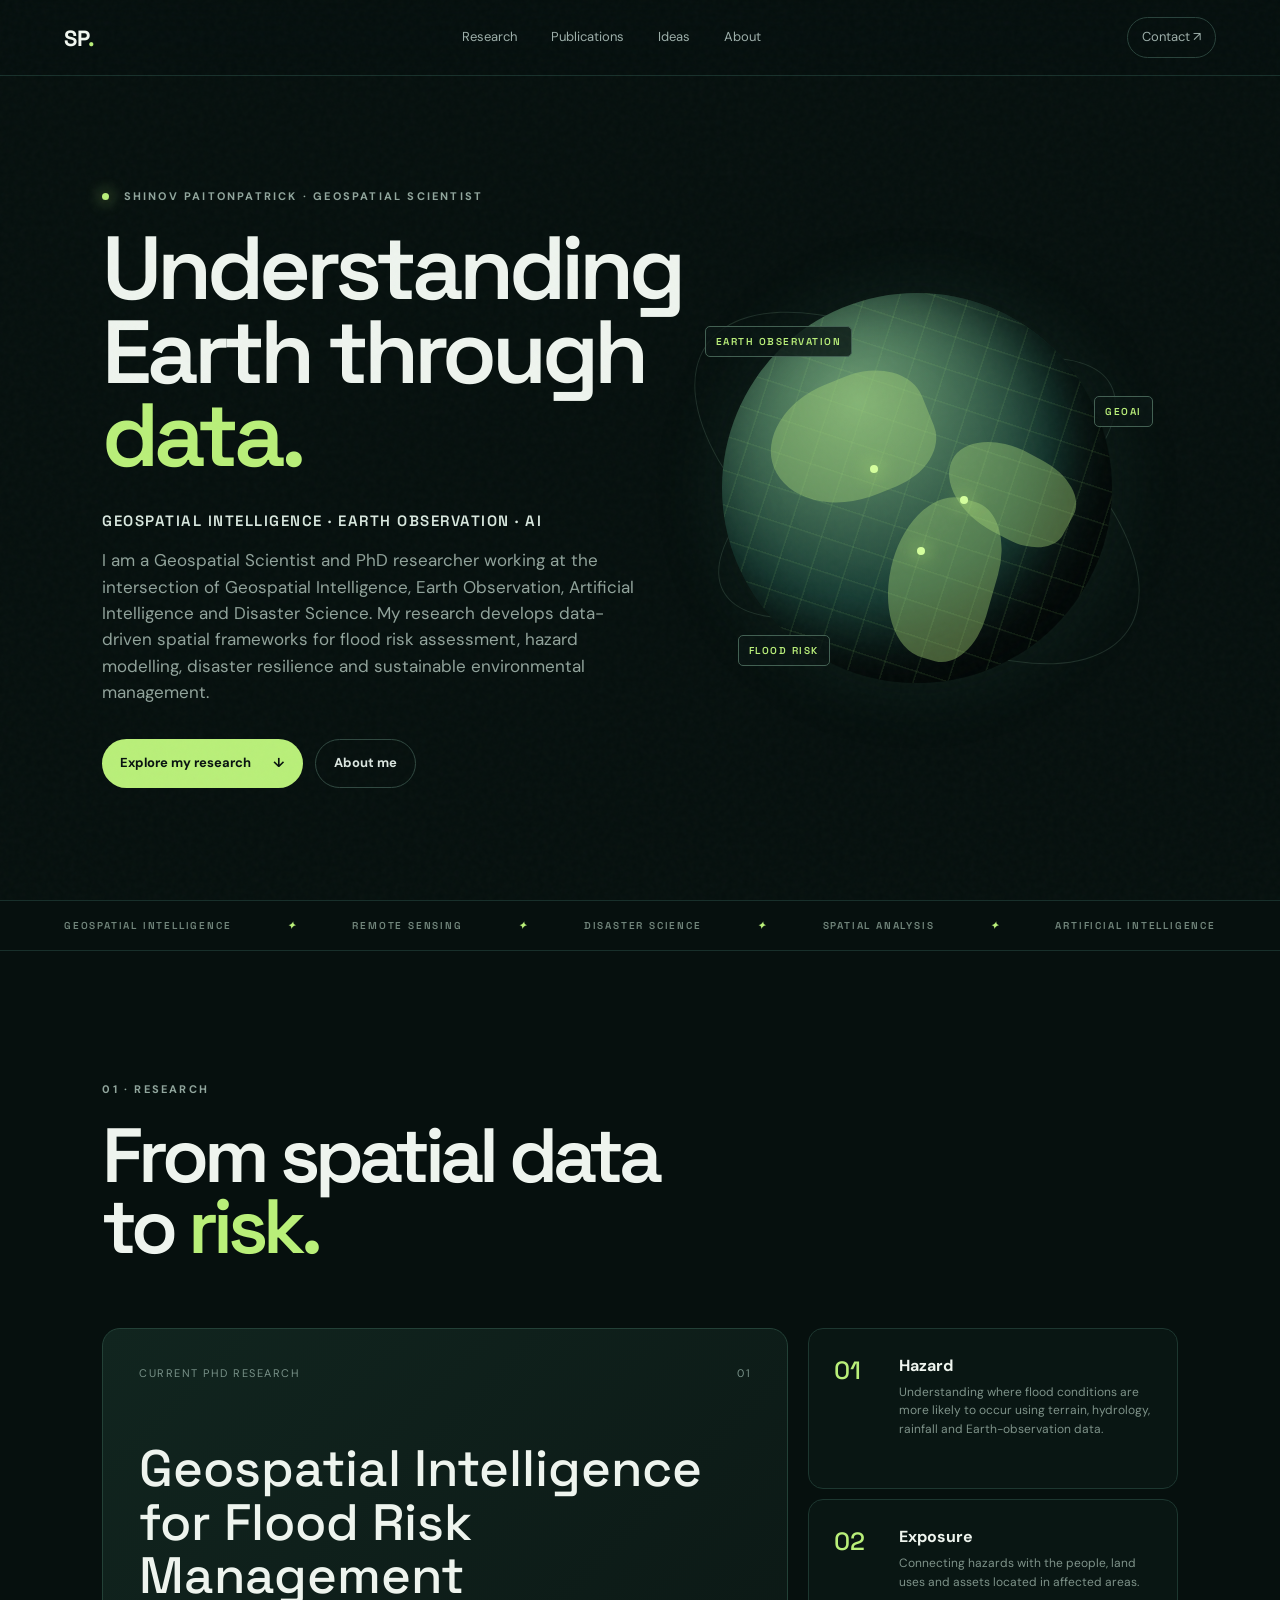
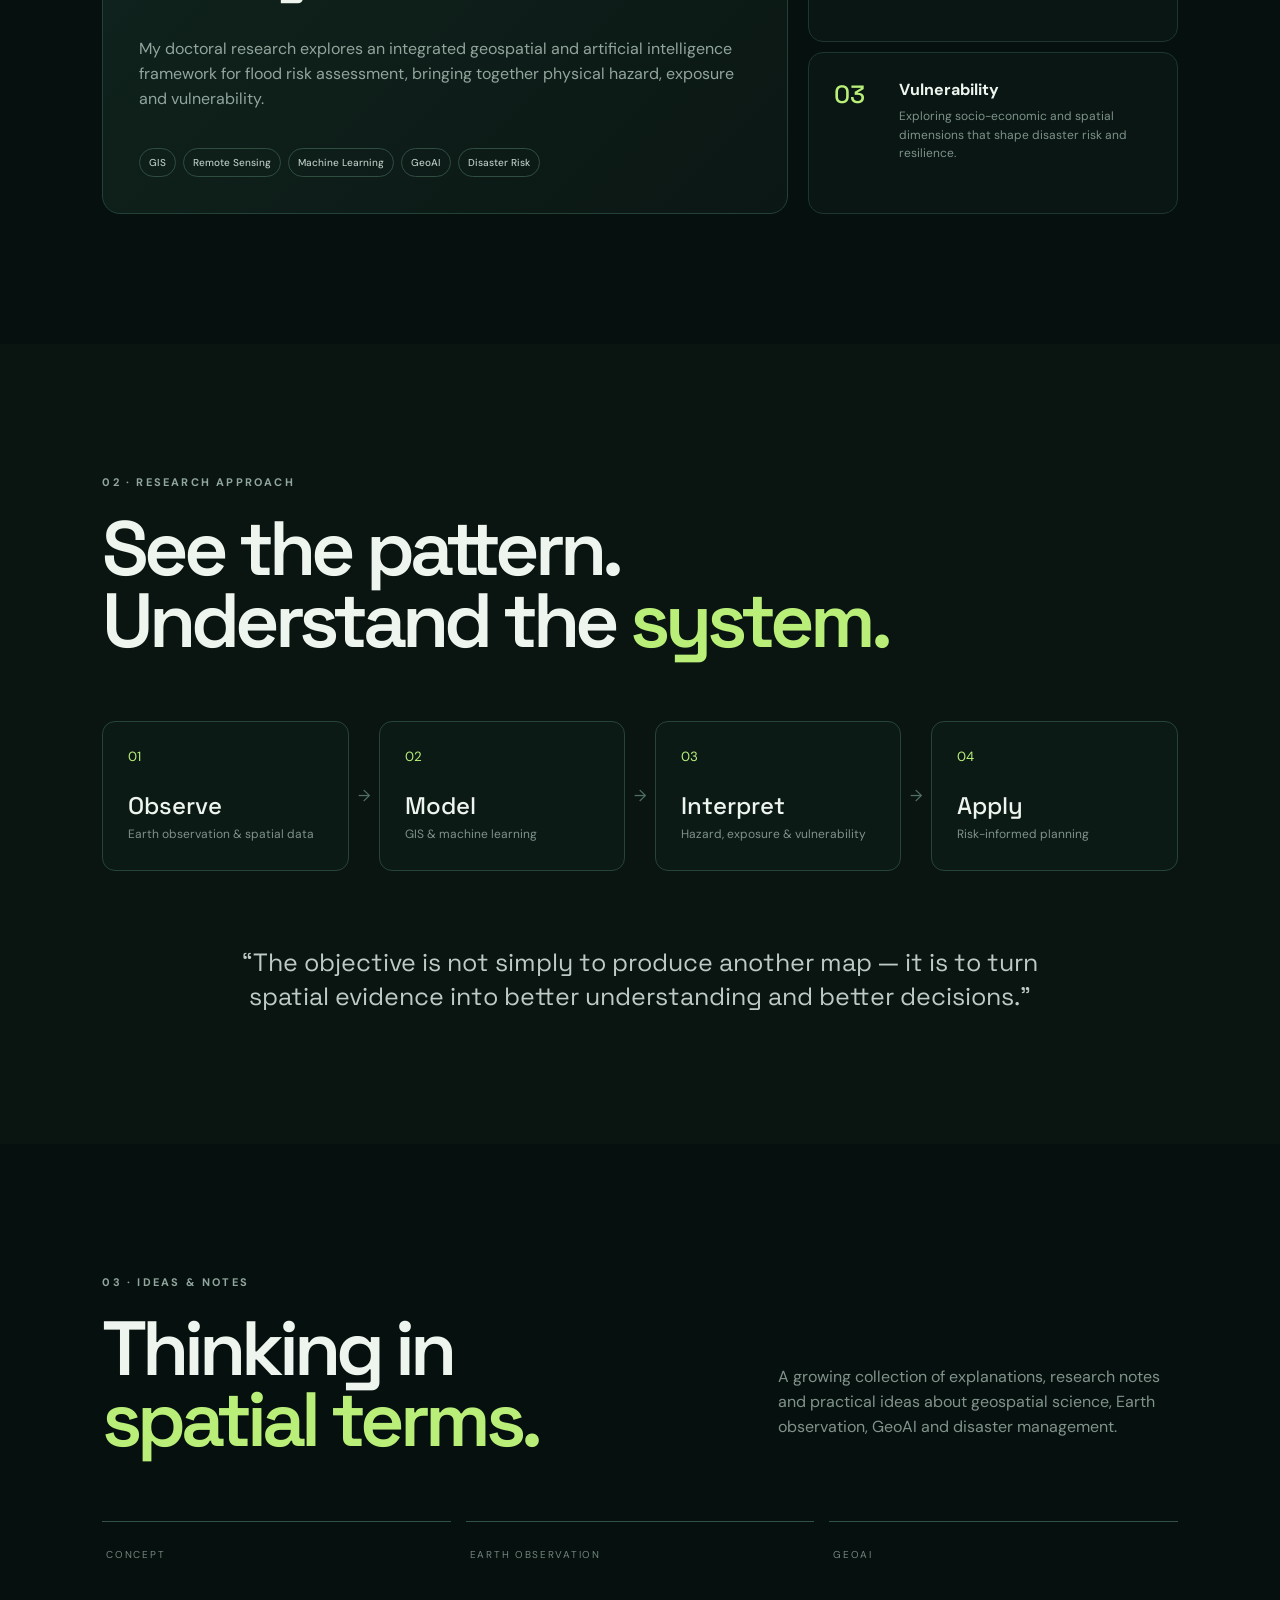
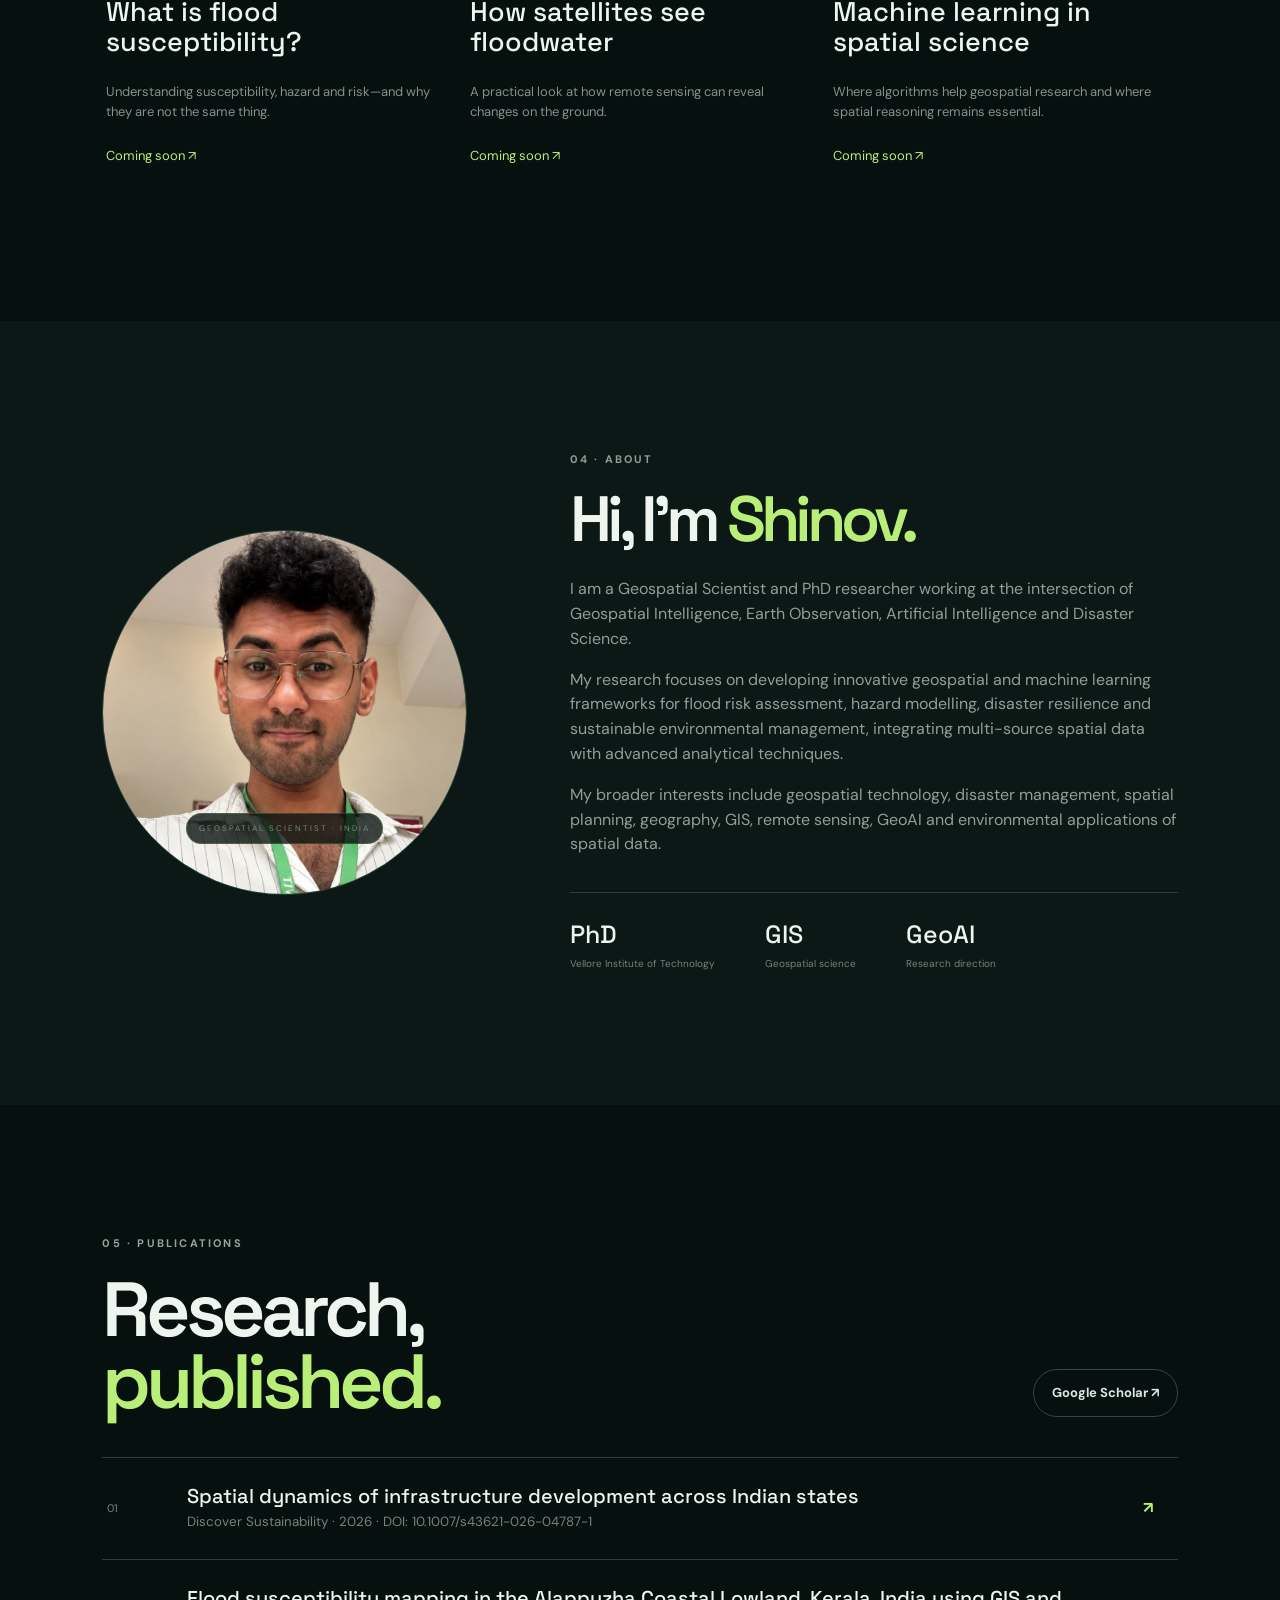
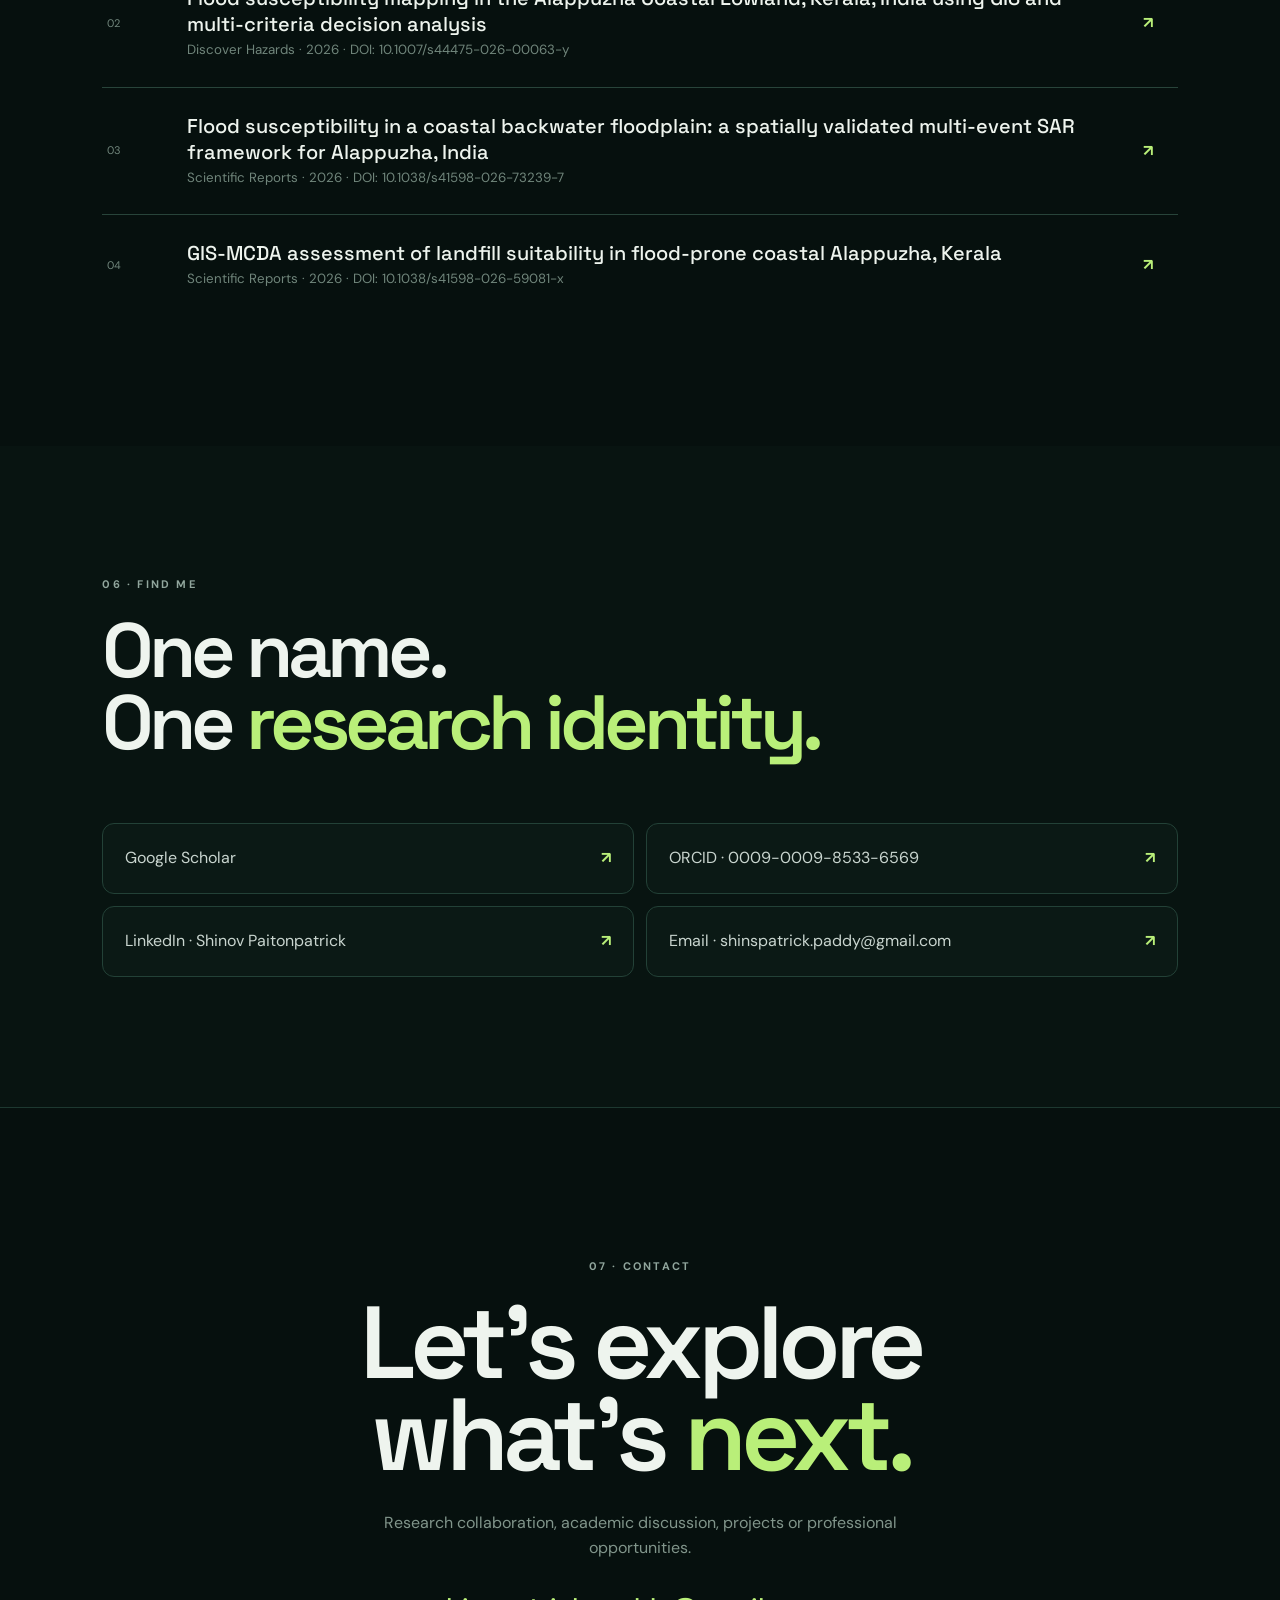
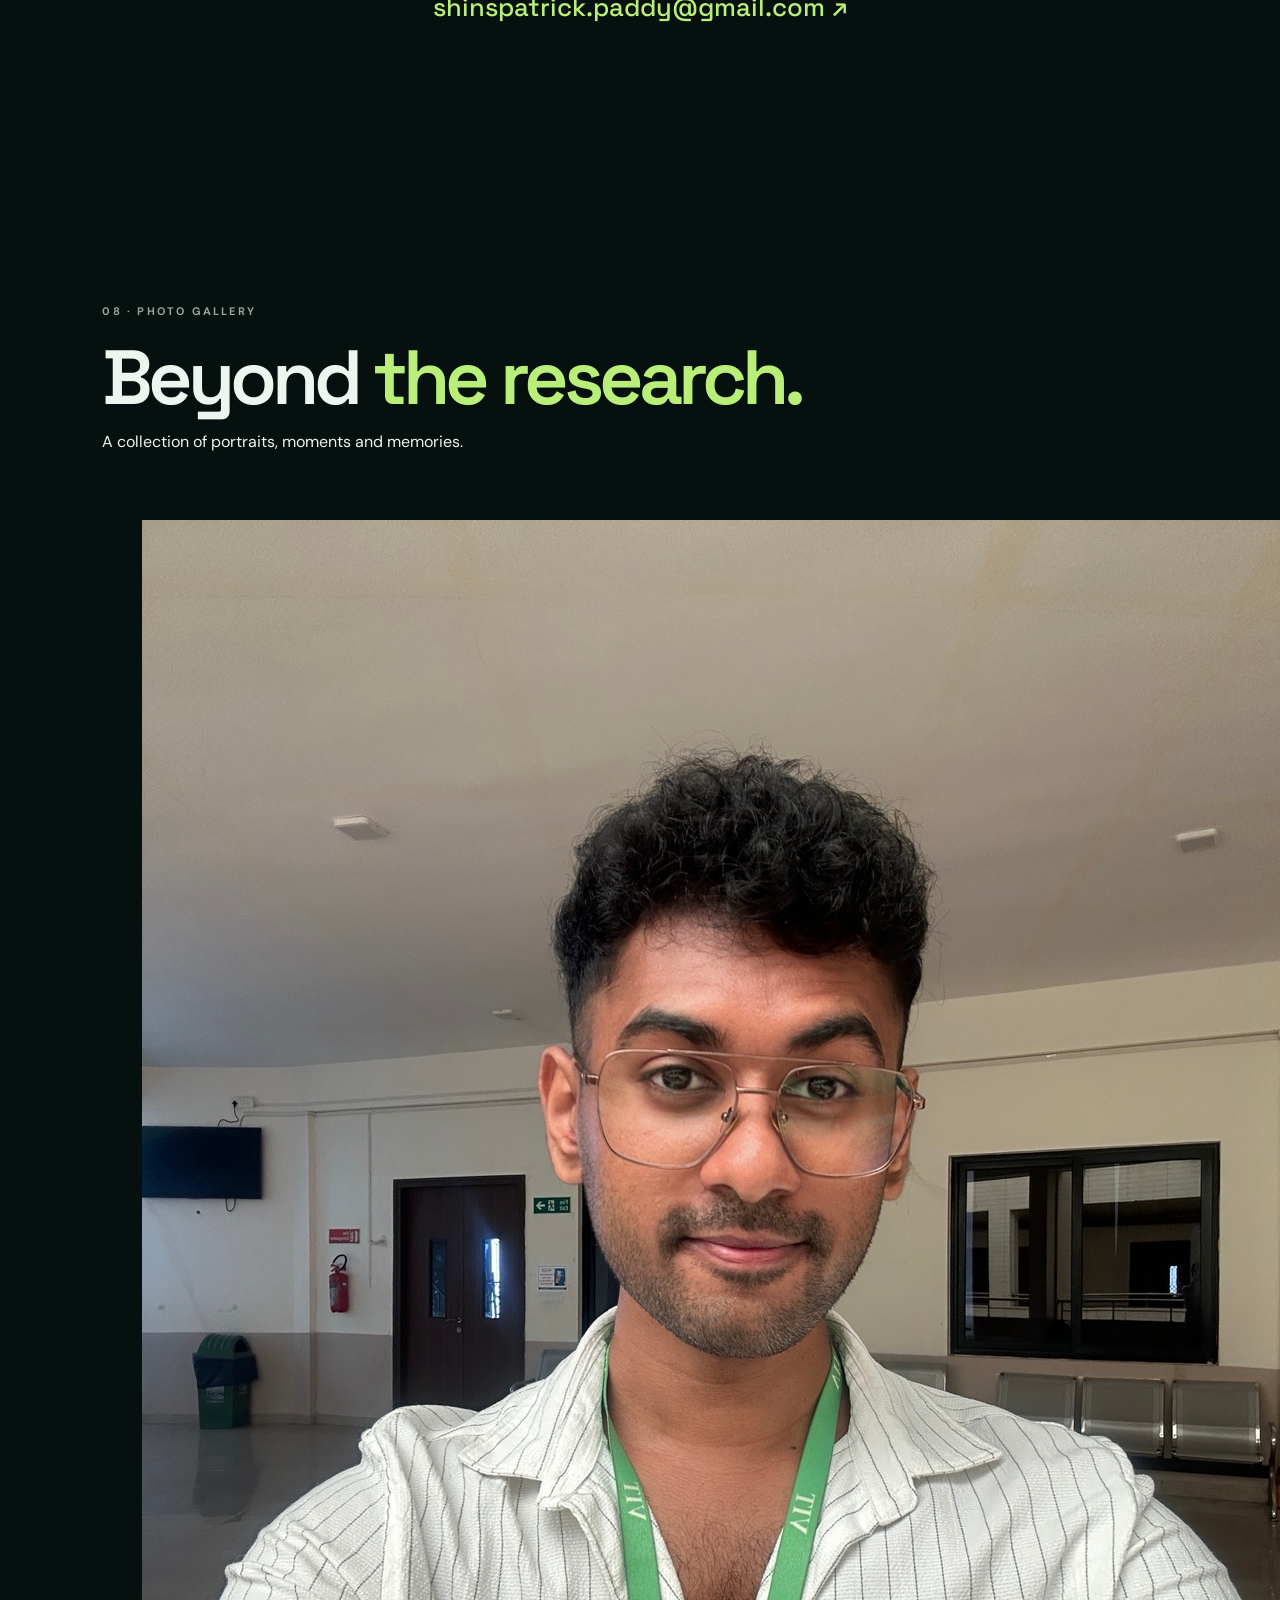
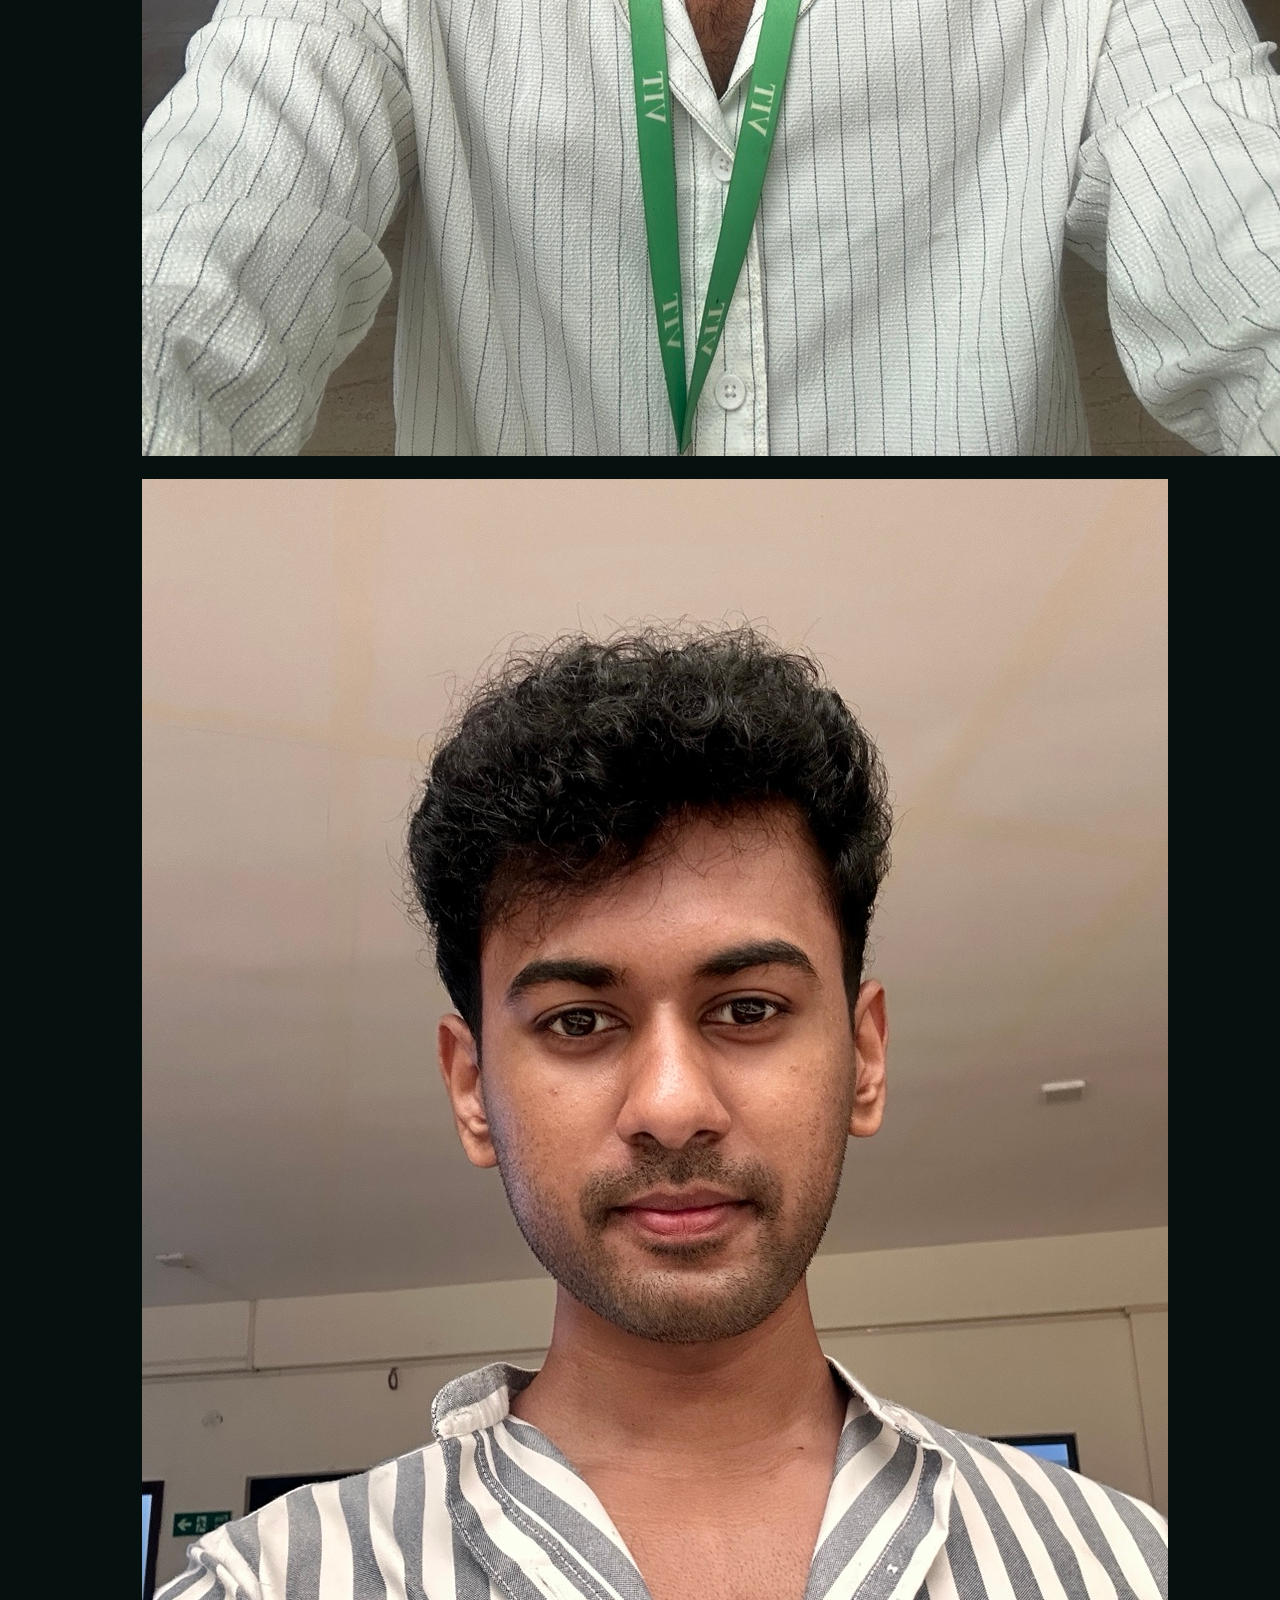
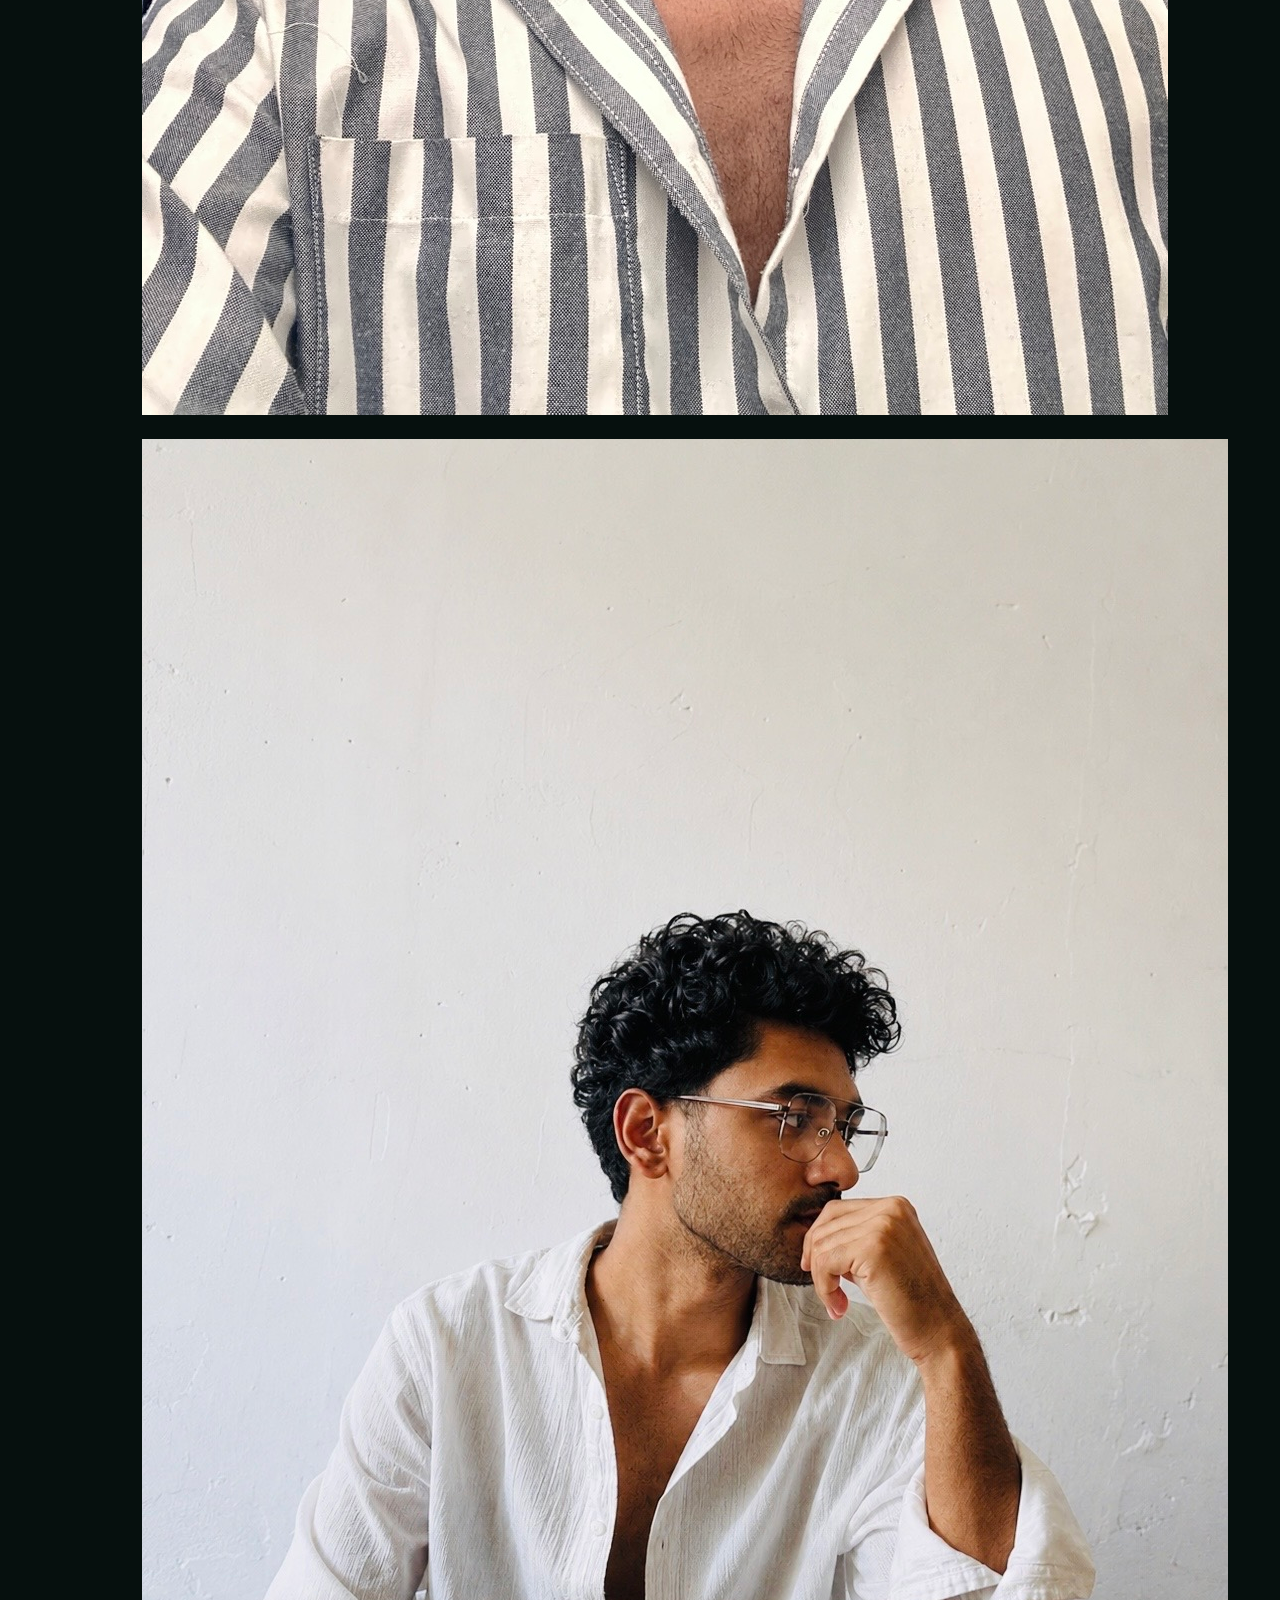
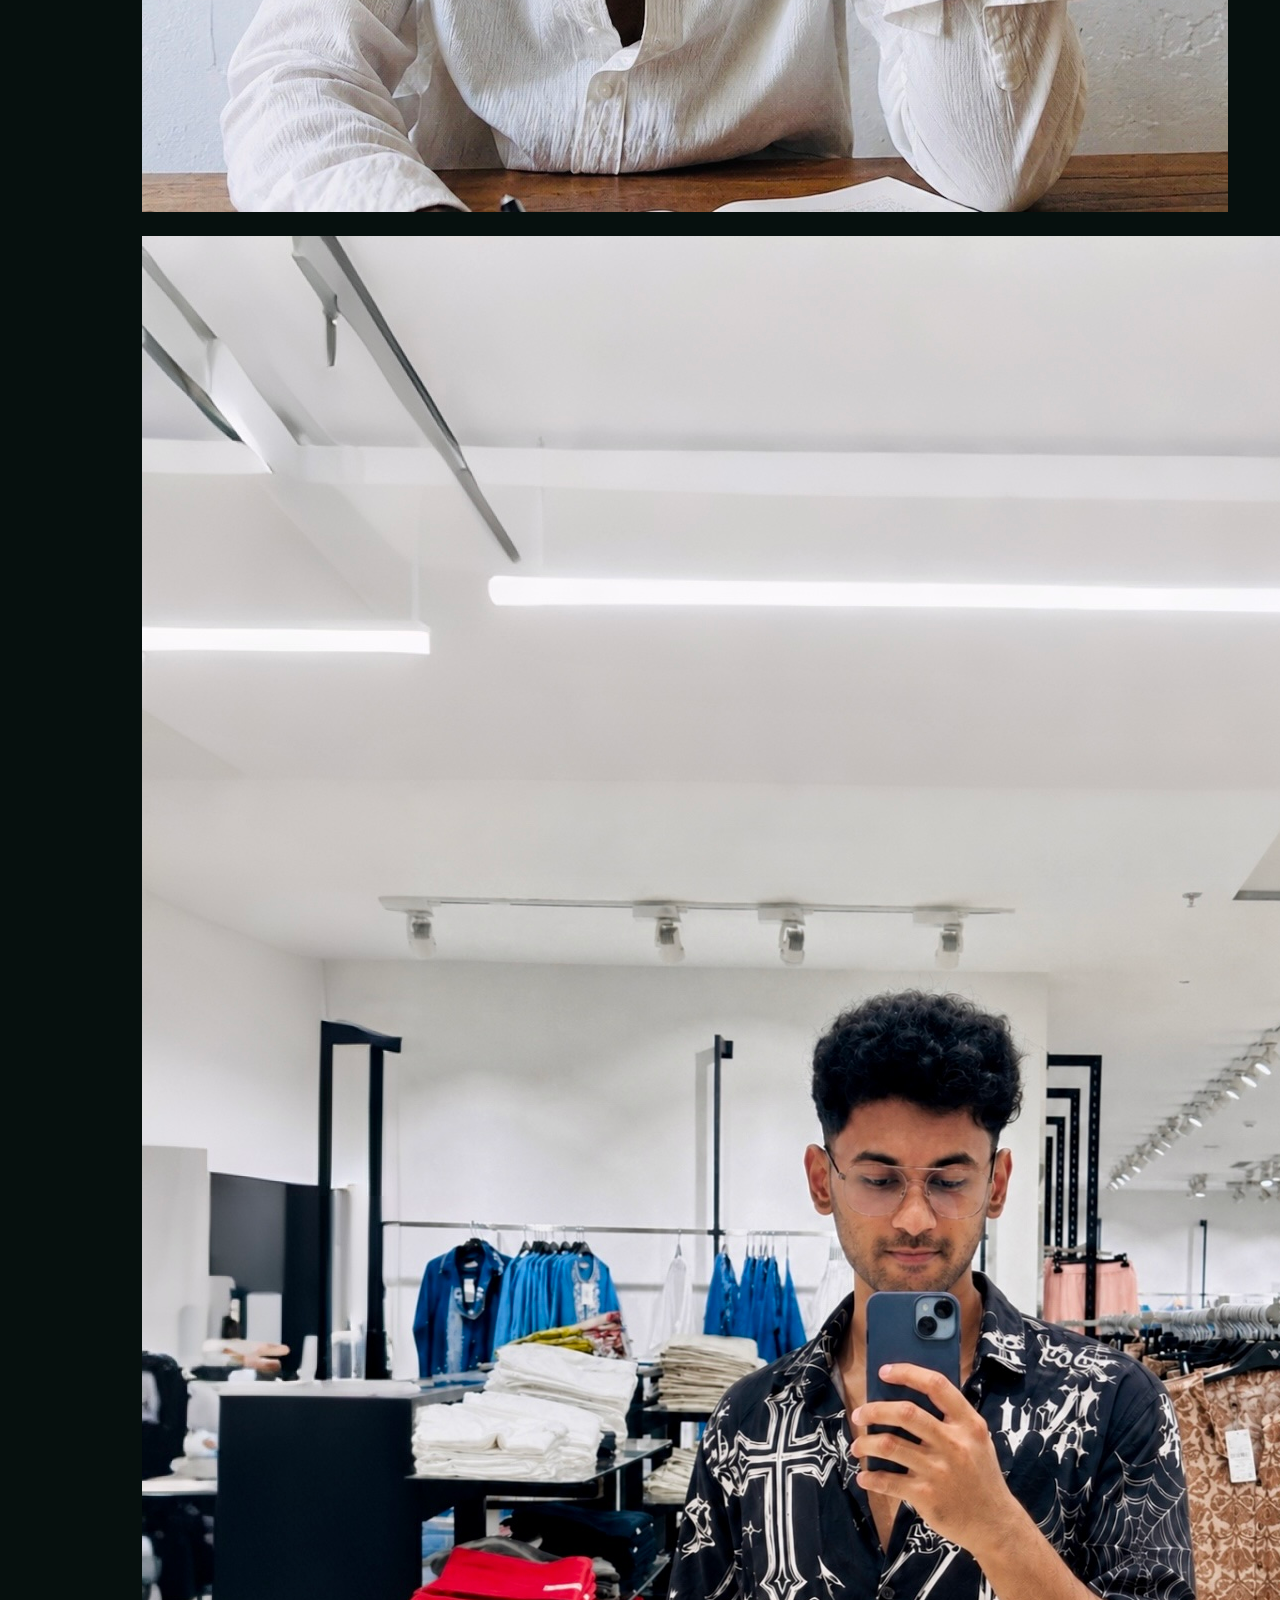
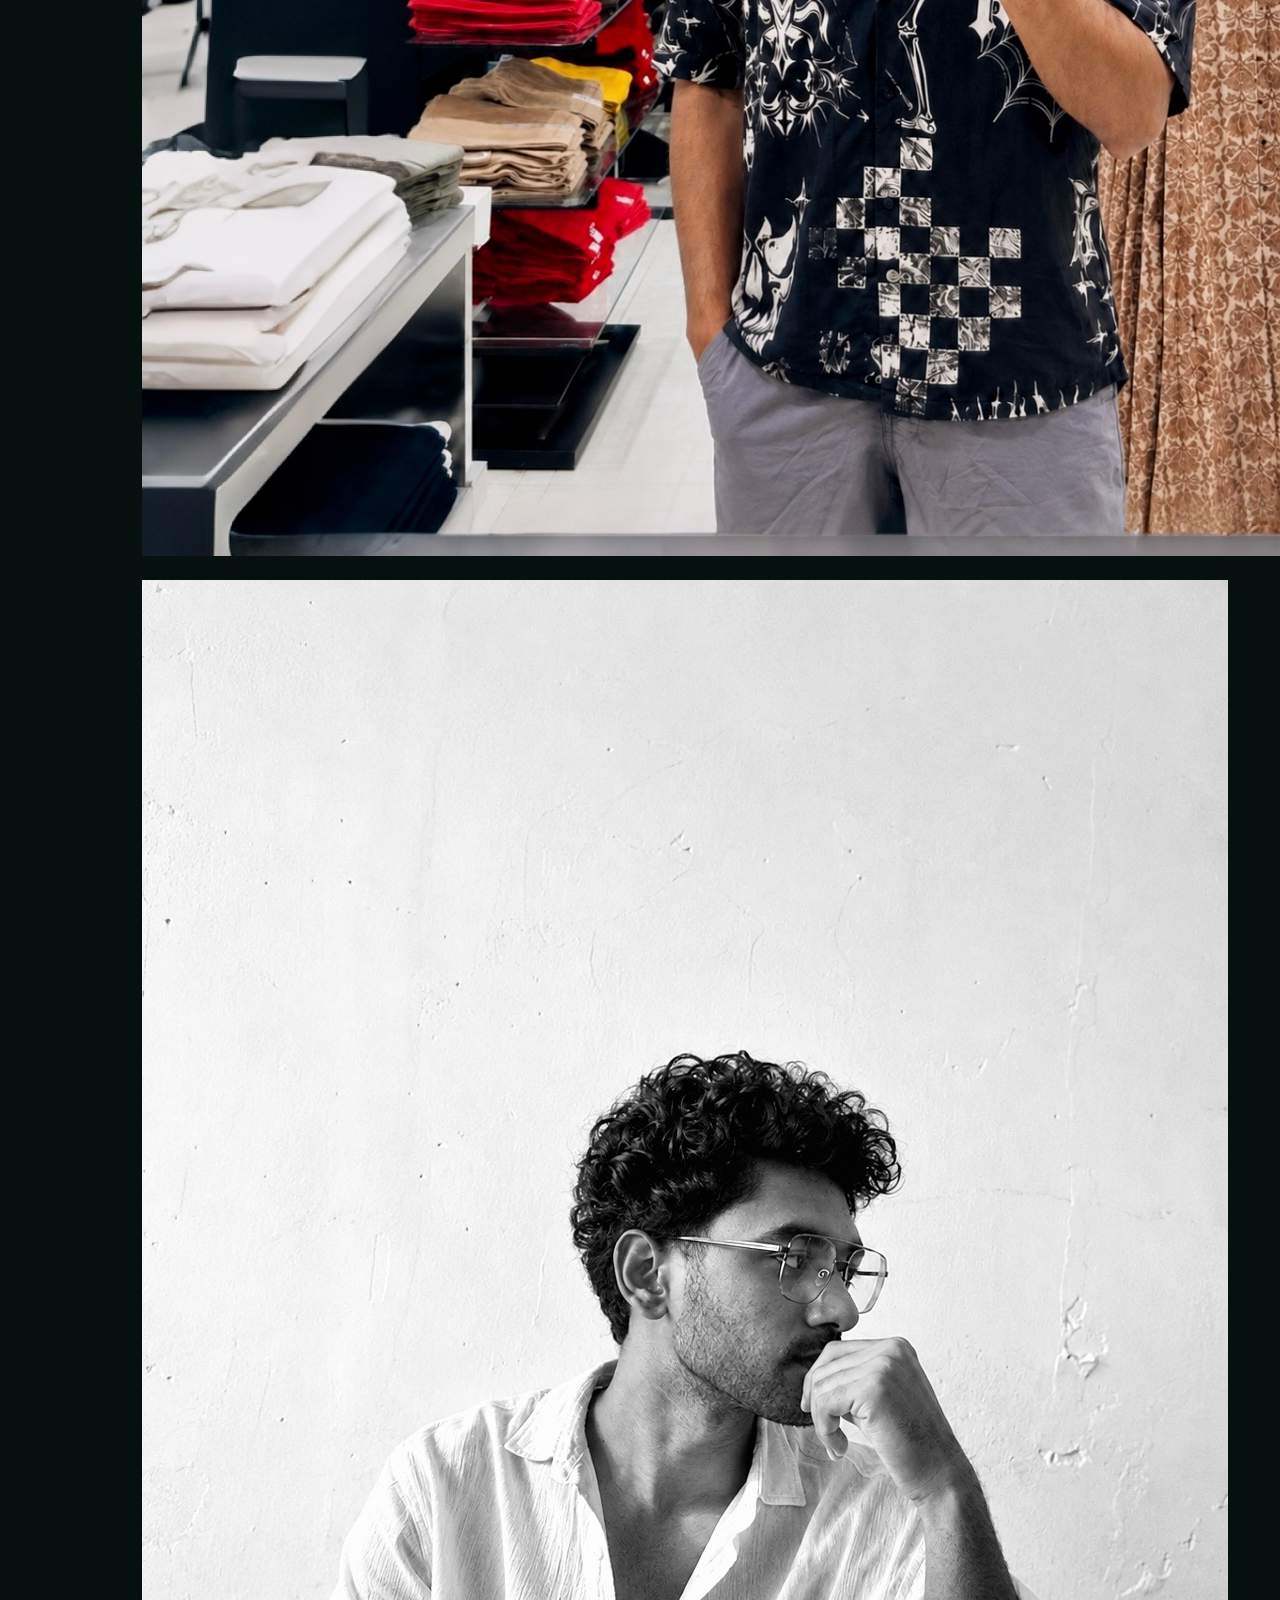
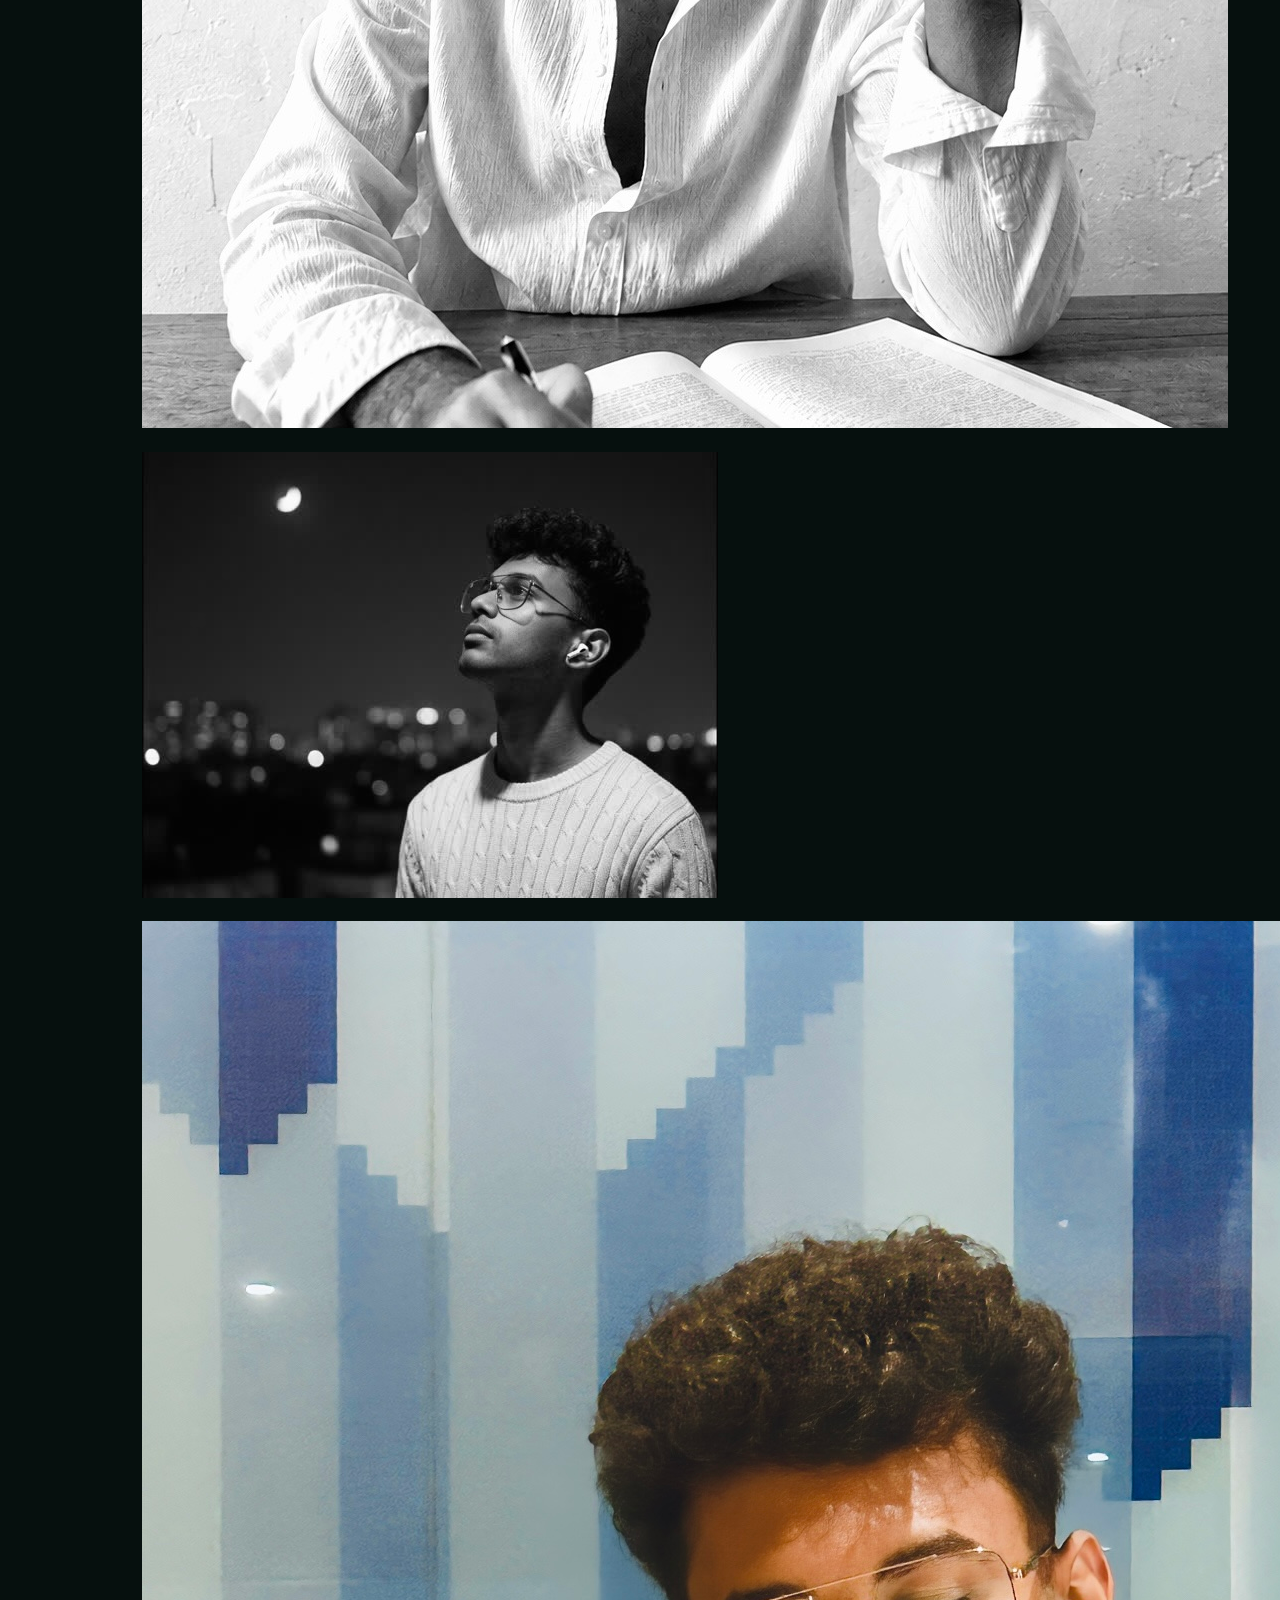
==== commit 4c6f5161: "Update index.html" ====
--- a/index.html
+++ b/index.html
@@ -8,6 +8,30 @@
 <meta name="keywords" content="Shinov Paitonpatrick, Shinov Patrick, Geospatial Scientist, GIS, Remote Sensing, Geospatial Intelligence, GeoAI, Flood Risk, Disaster Management">
 <meta name="theme-color" content="#06100e">
 <title>Shinov Paitonpatrick | Geospatial Scientist</title>
+  <script type="application/ld+json">
+{
+  "@context": "https://schema.org",
+  "@type": "ProfilePage",
+  "mainEntity": {
+    "@type": "Person",
+    "name": "Shinov Paitonpatrick",
+    "alternateName": "shinovpatrick",
+    "jobTitle": "Geospatial Scientist",
+    "description": "Geospatial Scientist and PhD researcher working in Geospatial Intelligence, Earth Observation, Artificial Intelligence and Disaster Science.",
+    "image": "https://shinovpatrick.github.io/shinov-portrait.jpg",
+    "url": "https://shinovpatrick.github.io/",
+    "sameAs": [
+      "https://scholar.google.com/citations?hl=en&user=fgaVWfAAAAAJ",
+      "https://orcid.org/0009-0009-8533-6569",
+      "https://www.linkedin.com/in/shinov-paitonpatrick-423ab826b"
+    ],
+    "worksFor": {
+      "@type": "Organization",
+      "name": "Vellore Institute of Technology"
+    }
+  }
+}
+</script>
 <link rel="preconnect" href="https://fonts.googleapis.com">
 <link rel="preconnect" href="https://fonts.gstatic.com" crossorigin>
 <link href="https://fonts.googleapis.com/css2?family=DM+Sans:wght@400;500;600;700&family=Space+Grotesk:wght@400;500;600;700&display=swap" rel="stylesheet">
@@ -151,6 +175,34 @@
   <a class="mail" href="mailto:shinspatrick.paddy@gmail.com">shinspatrick.paddy@gmail.com ↗</a>
 </section>
 </main>
-<footer><span>© 2026 Shinov Paitonpatrick</span><span>Geospatial Scientist · Researcher</span></footer>
+
+<section class="section gallery" id="gallery">
+  <div class="section-head">
+    <p class="eyebrow">08 · PHOTO GALLERY</p>
+    <h2>Beyond <span>the research.</span></h2>
+    <p>A collection of portraits, moments and memories.</p>
+  </div>
+
+  <div class="gallery-grid">
+    <figure><img src="shinov-paitonpatrick-vellore-institute-portrait-01.jpg" alt="Shinov Paitonpatrick wearing a white striped shirt and VIT lanyard" loading="lazy"></figure>
+    <figure><img src="shinov-paitonpatrick-striped-shirt-portrait-02.jpg" alt="Shinov Paitonpatrick in a striped shirt" loading="lazy"></figure>
+    <figure><img src="shinov-paitonpatrick-white-shirt-thoughtful-portrait-03.jpg" alt="Shinov Paitonpatrick in a white shirt and glasses" loading="lazy"></figure>
+    <figure><img src="shinov-paitonpatrick-patterned-shirt-mirror-photo-04.jpg" alt="Shinov Paitonpatrick taking a mirror photo in a patterned shirt" loading="lazy"></figure>
+    <figure><img src="shinov-paitonpatrick-black-and-white-portrait-05.jpg" alt="Black and white portrait of Shinov Paitonpatrick" loading="lazy"></figure>
+    <figure><img src="shinov-paitonpatrick-night-black-and-white-portrait-06.jpg" alt="Shinov Paitonpatrick in a nighttime black and white portrait" loading="lazy"></figure>
+    <figure><img src="shinov-paitonpatrick-mint-sweatshirt-mirror-photo-07.jpg" alt="Shinov Paitonpatrick in a mint sweatshirt" loading="lazy"></figure>
+    <figure><img src="shinov-paitonpatrick-thumbs-up-selfie-08.jpg" alt="Shinov Paitonpatrick giving a thumbs up" loading="lazy"></figure>
+    <figure><img src="shinov-paitonpatrick-orange-shirt-mirror-photo-09.jpg" alt="Shinov Paitonpatrick in an orange shirt" loading="lazy"></figure>
+    <figure><img src="shinov-paitonpatrick-discover-hazards-publication-cover-10.jpg" alt="Discover Hazards flood susceptibility research publication by Shinov Paitonpatrick" loading="lazy"></figure>
+    <figure><img src="shinov-paitonpatrick-vellore-institute-portrait-11.jpg" alt="Shinov Paitonpatrick wearing a VIT lanyard" loading="lazy"></figure>
+    <figure><img src="shinov-paitonpatrick-green-sweatshirt-mirror-photo-12.jpg" alt="Shinov Paitonpatrick in a green sweatshirt" loading="lazy"></figure>
+    <figure><img src="shinov-paitonpatrick-striped-shirt-portrait-13.jpg" alt="Portrait of Shinov Paitonpatrick in a striped shirt" loading="lazy"></figure>
+    <figure><img src="shinov-paitonpatrick-looking-out-window-portrait-14.jpg" alt="Shinov Paitonpatrick looking out a window" loading="lazy"></figure>
+    <figure><img src="shinov-paitonpatrick-with-friend-black-and-white-photo-15.jpg" alt="Black and white photo of Shinov Paitonpatrick with a friend" loading="lazy"></figure>
+    <figure><img src="shinov-paitonpatrick-patterned-shirt-mirror-photo-16.jpg" alt="Shinov Paitonpatrick in a patterned black shirt" loading="lazy"></figure>
+    <figure><img src="shinov-paitonpatrick-seated-black-shirt-portrait-17.jpg" alt="Shinov Paitonpatrick seated in a black shirt" loading="lazy"></figure>
+  </div>
+</section>
+  <footer><span>© 2026 Shinov Paitonpatrick</span><span>Geospatial Scientist · Researcher</span></footer>
 <script src="script.js"></script>
 </body></html>
